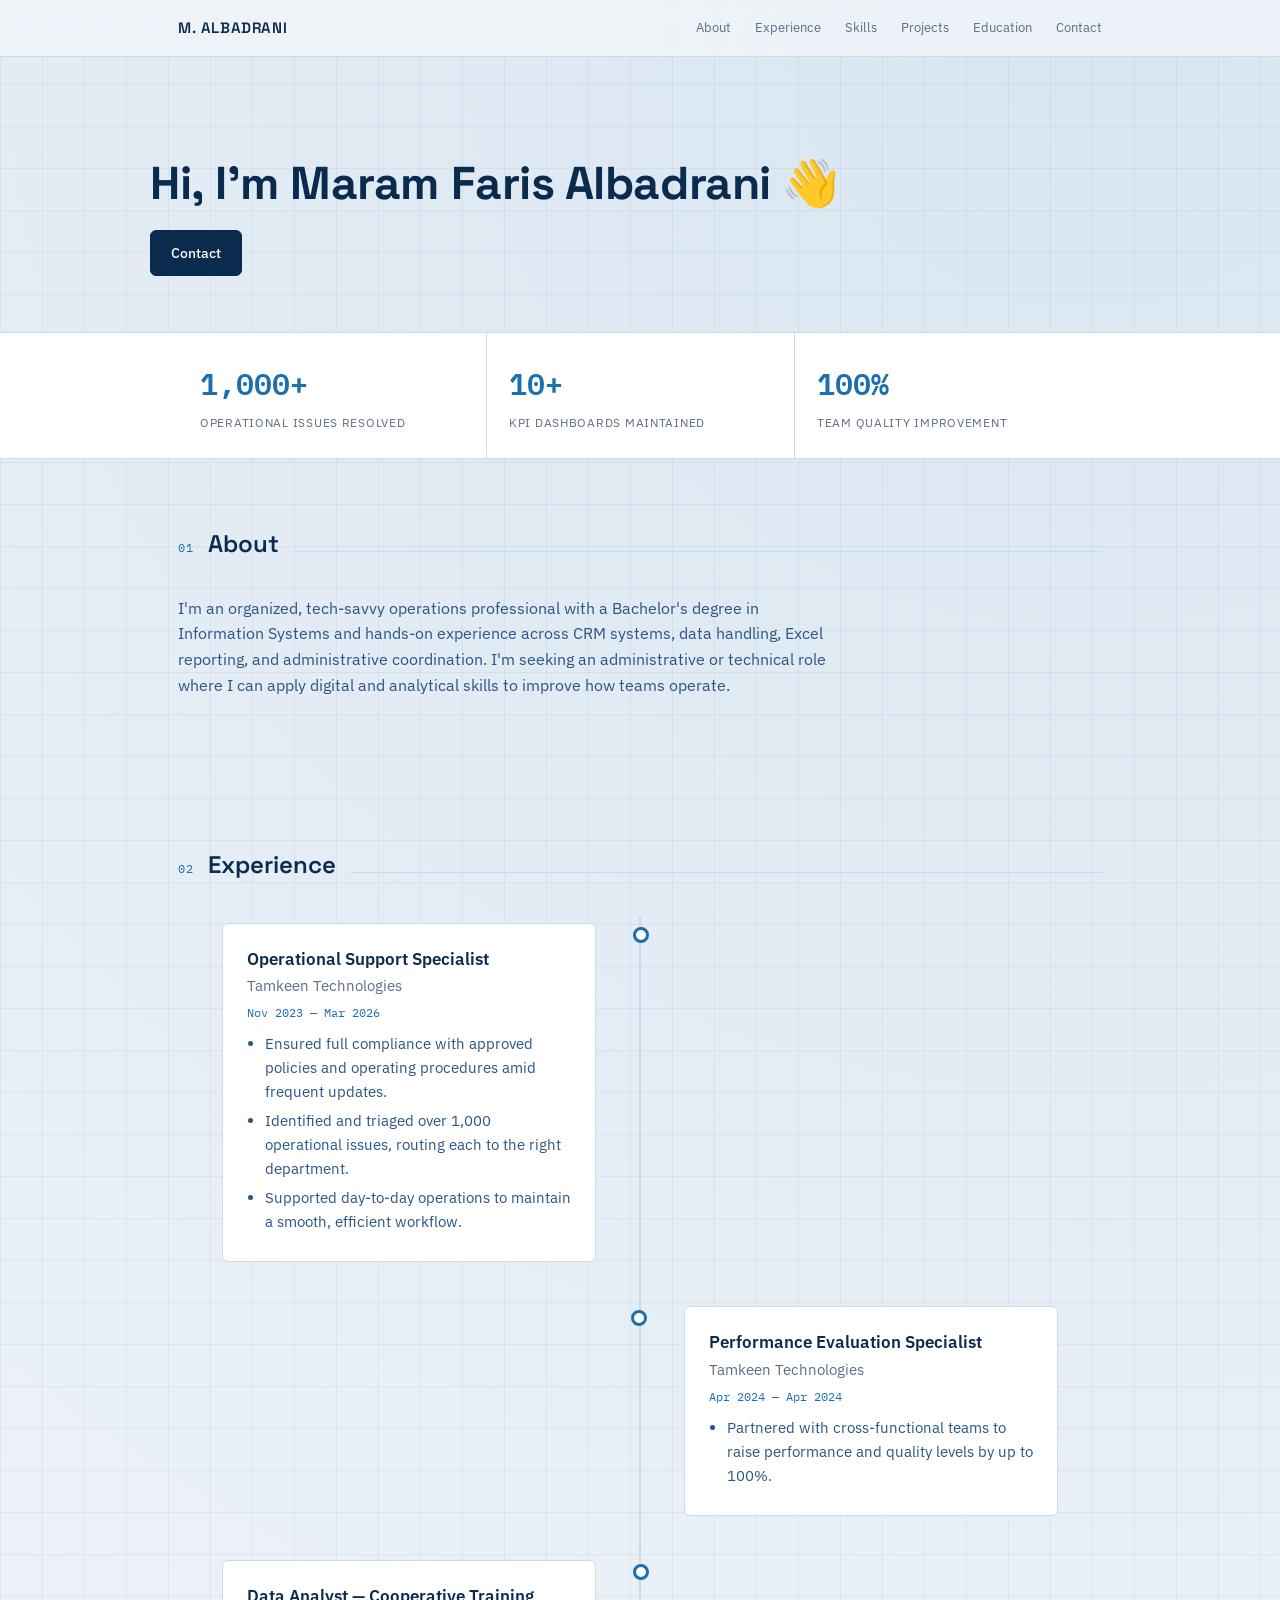
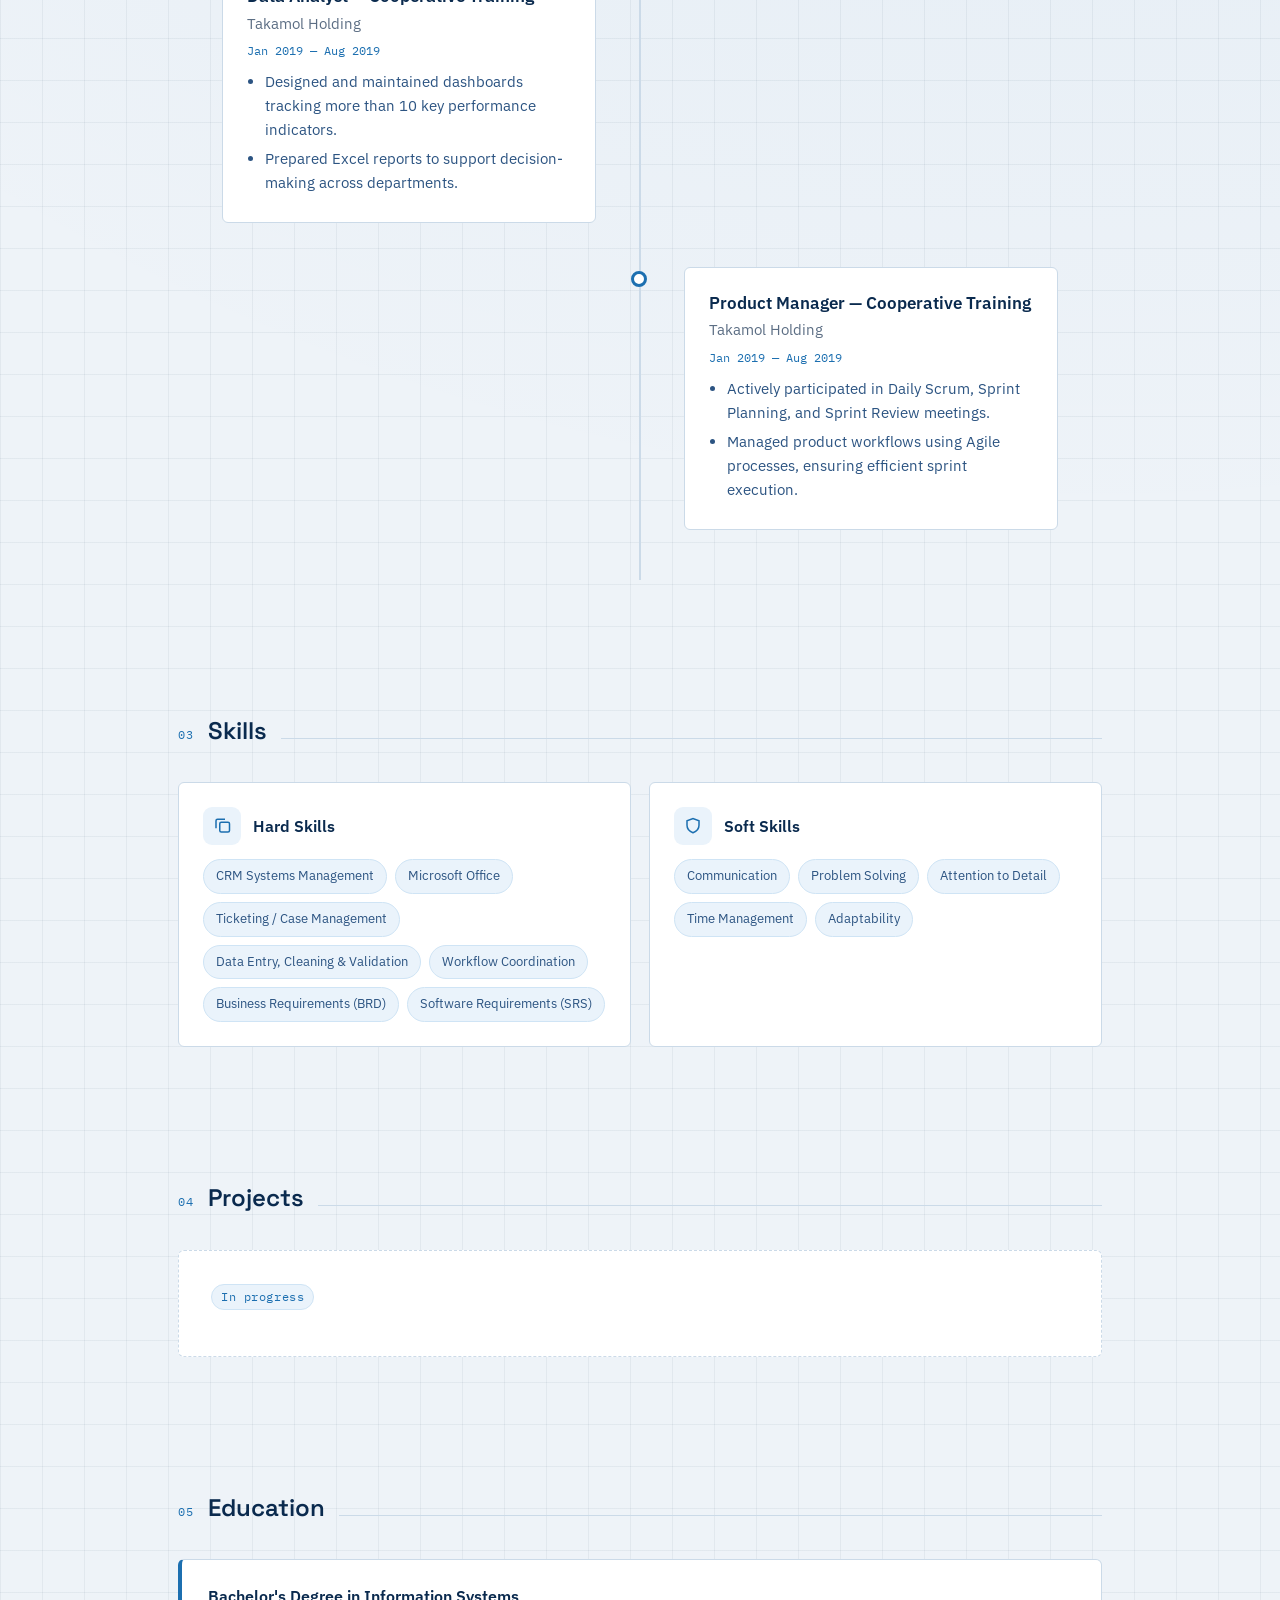
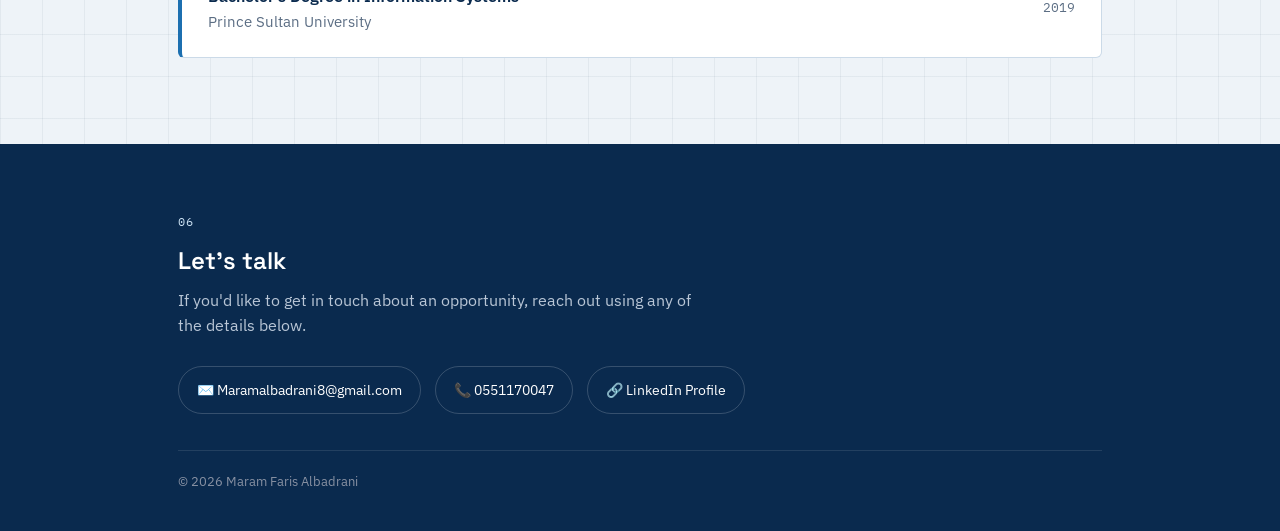
==== index.html @ 76fc2e21 "Add files via upload" ====
<!DOCTYPE html>
<html lang="en">
<head>
<meta charset="UTF-8">
<meta name="viewport" content="width=device-width, initial-scale=1.0">
<title>Maram Faris Albadrani — Operations Support Specialist</title>
<meta property="og:title" content="Maram Faris Albadrani — Operations Support Specialist">
<meta property="og:description" content="Portfolio: CRM systems, data reporting, and workflow coordination.">
<meta property="og:image" content="https://maramalbadrani.github.io/maram-portfolio/portfolio-preview.png">
<meta property="og:type" content="website">
<meta property="og:url" content="https://maramalbadrani.github.io/maram-portfolio/">
<meta name="twitter:card" content="summary_large_image">
<link rel="preconnect" href="https://fonts.googleapis.com">
<link href="https://fonts.googleapis.com/css2?family=Space+Grotesk:wght@400;500;600;700&family=IBM+Plex+Sans:wght@400;500;600&family=IBM+Plex+Mono:wght@400;500;600&display=swap" rel="stylesheet">
<style>
  :root{
    --ink:#0A2A4E;
    --ink-soft:#2C5482;
    --paper:#EEF3F8;
    --panel:#FFFFFF;
    --line:#CBDAE8;
    --accent:#1C6FB0;
    --accent-soft:#CFE4F5;
    --accent-pale:#EAF3FB;
    --teal:#2E6F9E;
    --text:#152238;
    --text-mute:#5C6E84;
    --radius:6px;
  }
  *{box-sizing:border-box;}
  html{scroll-behavior:smooth;}
  body{
    margin:0;
    background-color:var(--paper);
    background-image:
      linear-gradient(rgba(10,42,78,0.055) 1px, transparent 1px),
      linear-gradient(90deg, rgba(10,42,78,0.055) 1px, transparent 1px),
      radial-gradient(circle at 85% 0%, rgba(28,111,176,0.10), transparent 55%);
    background-size:42px 42px, 42px 42px, 100% 100%;
    color:var(--text);
    font-family:'IBM Plex Sans', sans-serif;
    line-height:1.6;
    -webkit-font-smoothing:antialiased;
  }
  a{color:inherit;}
  .wrap{max-width:980px;margin:0 auto;padding:0 28px;}
  svg{display:block;}

  header{
    position:sticky;top:0;z-index:20;
    background:rgba(238,243,248,0.92);
    backdrop-filter:blur(6px);
    border-bottom:1px solid var(--line);
  }
  .nav{
    display:flex;align-items:center;justify-content:space-between;
    max-width:980px;margin:0 auto;padding:16px 28px;
  }
  .nav-name{
    font-family:'Space Grotesk',sans-serif;
    font-weight:600;font-size:15px;letter-spacing:.04em;
    color:var(--ink);
  }
  .nav-links{display:flex;gap:24px;font-size:13px;color:var(--text-mute);}
  .nav-links a{text-decoration:none;transition:color .15s;}
  .nav-links a:hover{color:var(--accent);}

  .hero{padding:100px 0 56px;}
  h1{
    font-family:'Space Grotesk',sans-serif;
    font-size:clamp(30px,5.2vw,46px);
    line-height:1.15;
    margin:0 0 20px;
    color:var(--ink);
    font-weight:700;
    letter-spacing:-0.01em;
  }
  .hero-wave{color:var(--accent);}
  .hero-cta{display:flex;gap:12px;flex-wrap:wrap;}
  .btn{
    display:inline-flex;align-items:center;gap:8px;
    padding:11px 20px;font-size:14px;font-weight:500;
    border-radius:var(--radius);text-decoration:none;
    border:1px solid var(--ink);transition:all .18s;
    font-family:'IBM Plex Sans',sans-serif;
  }
  .btn-primary{background:var(--ink);color:#fff;}
  .btn-primary:hover{background:var(--accent);border-color:var(--accent);}
  .btn-ghost{background:transparent;color:var(--ink);}
  .btn-ghost:hover{background:var(--ink);color:#fff;}

  .metrics{border-top:1px solid var(--line);border-bottom:1px solid var(--line);background:var(--panel);}
  .metrics-inner{max-width:980px;margin:0 auto;padding:0 28px;display:grid;grid-template-columns:repeat(3,1fr);}
  .metric{padding:26px 22px;border-left:1px solid var(--line);}
  .metric:first-child{border-left:none;}
  .metric-num{font-family:'IBM Plex Mono',monospace;font-size:30px;font-weight:600;color:var(--accent);}
  .metric-label{font-size:12px;color:var(--text-mute);margin-top:6px;text-transform:uppercase;letter-spacing:.06em;}

  section{padding:66px 0;}
  .section-head{display:flex;align-items:baseline;gap:14px;margin-bottom:32px;}
  .section-tag{font-family:'IBM Plex Mono',monospace;font-size:12px;color:var(--accent);letter-spacing:.08em;}
  h2{font-family:'Space Grotesk',sans-serif;font-size:24px;font-weight:600;color:var(--ink);margin:0;}
  .rule{flex:1;height:1px;background:var(--line);}

  .about p{max-width:660px;color:var(--ink-soft);font-size:16px;}

  .timeline{position:relative;padding:6px 0;}
  .timeline::before{
    content:"";position:absolute;left:50%;top:0;bottom:0;width:2px;
    background:var(--line);transform:translateX(-50%);
  }
  .job-row{position:relative;width:50%;padding:0 44px 44px;box-sizing:border-box;}
  .job-row:nth-child(odd){left:0;}
  .job-row:nth-child(even){left:50%;}
  .job-row .dot{
    position:absolute;top:4px;width:16px;height:16px;border-radius:50%;
    background:var(--panel);border:3px solid var(--accent);z-index:2;
  }
  .job-row:nth-child(odd) .dot{right:-9px;}
  .job-row:nth-child(even) .dot{left:-9px;}
  .job{
    background:var(--panel);border:1px solid var(--line);
    border-radius:var(--radius);padding:22px 24px;
  }
  .job-top{display:flex;flex-direction:column;gap:2px;margin-bottom:8px;}
  .job-title{font-weight:600;font-size:16.5px;color:var(--ink);}
  .job-co{color:var(--text-mute);font-size:14.5px;}
  .job-dates{
    font-family:'IBM Plex Mono',monospace;font-size:12px;color:var(--accent);
    margin-top:4px;display:inline-block;
  }
  .job ul{margin:10px 0 0;padding-left:18px;color:var(--ink-soft);font-size:15px;}
  .job li{margin-bottom:5px;}

  @media(max-width:768px){
    .timeline::before{left:20px;}
    .job-row{width:100%;left:0!important;padding:0 0 32px 52px;}
    .job-row .dot{left:12px!important;right:auto!important;top:4px;}
  }

  .skills-grid{display:grid;grid-template-columns:repeat(2,1fr);gap:18px;}
  .skill-card{
    background:var(--panel);border:1px solid var(--line);border-radius:var(--radius);
    padding:24px;
  }
  .skill-card-head{display:flex;align-items:center;gap:12px;margin-bottom:14px;}
  .skill-icon{
    width:38px;height:38px;border-radius:9px;background:var(--accent-pale);
    display:flex;align-items:center;justify-content:center;color:var(--accent);flex:none;
  }
  .skill-card h3{margin:0;font-size:15.5px;color:var(--ink);font-weight:600;}
  .tag-row{display:flex;flex-wrap:wrap;gap:8px;}
  .tag{
    font-size:13px;padding:6px 12px;background:var(--accent-pale);
    border:1px solid var(--accent-soft);border-radius:20px;color:var(--ink-soft);
  }

  .project-card{
    border:1px dashed var(--line);background:var(--panel);
    padding:32px;border-radius:var(--radius);text-align:left;
  }
  .project-card .status{
    display:inline-block;font-family:'IBM Plex Mono',monospace;font-size:11.5px;
    color:var(--accent);border:1px solid var(--accent-soft);background:var(--accent-pale);
    padding:3px 9px;border-radius:20px;margin-bottom:14px;letter-spacing:.05em;
  }
  .project-card p{color:var(--text-mute);font-size:15px;margin:0;max-width:520px;}

  .edu-card{
    display:flex;justify-content:space-between;flex-wrap:wrap;gap:8px 20px;align-items:center;
    padding:24px 26px;background:var(--panel);border:1px solid var(--line);
    border-left:4px solid var(--accent);border-radius:var(--radius);
  }
  .edu-degree{font-weight:600;color:var(--ink);}
  .edu-school{color:var(--text-mute);font-size:14.5px;}
  .edu-year{font-family:'IBM Plex Mono',monospace;font-size:13px;color:var(--text-mute);}

  footer{background:var(--ink);color:#EDEFF3;padding:64px 0 40px;margin-top:20px;}
  footer .footer-inner{max-width:980px;margin:0 auto;padding:0 28px;}
  footer h2{color:#fff;}
  footer .section-tag{color:var(--accent-soft);}
  .footer-lede{color:#B9C6D6;max-width:520px;font-size:15.5px;margin:8px 0 28px;}
  .contact-grid{display:flex;gap:14px;flex-wrap:wrap;}
  .contact-pill{
    display:flex;align-items:center;gap:10px;
    padding:12px 18px;border:1px solid rgba(255,255,255,.18);border-radius:30px;
    text-decoration:none;color:#fff;font-size:14px;transition:all .15s;
  }
  .contact-pill:hover{background:var(--accent);border-color:var(--accent);}
  .foot-note{font-size:12.5px;color:#8891A3;margin-top:36px;border-top:1px solid rgba(255,255,255,.1);padding-top:20px;}

  @media(max-width:640px){
    .nav-links{display:none;}
    .hero{padding:64px 0 40px;}
    .eyebrow{margin:0 0 26px;}
    h1{margin:0 0 20px;}
    .metrics-inner{grid-template-columns:1fr;}
    .metric{border-left:none;border-top:1px solid var(--line);}
    .metric:first-child{border-top:none;}
    .skills-grid{grid-template-columns:1fr;}
    .job{flex-direction:column;}
    footer .footer-inner{flex-direction:column;align-items:flex-start;}
  }
</style>
</head>
<body>

<header>
  <div class="nav">
    <div class="nav-name">M. ALBADRANI</div>
    <nav class="nav-links">
      <a href="#about">About</a>
      <a href="#experience">Experience</a>
      <a href="#skills">Skills</a>
      <a href="#projects">Projects</a>
      <a href="#education">Education</a>
      <a href="#contact">Contact</a>
    </nav>
  </div>
</header>

<div class="wrap hero">
  <h1>Hi, I'm Maram Faris Albadrani <span class="hero-wave">👋</span></h1>
  <div class="hero-cta">
    <a class="btn btn-primary" href="mailto:Maramalbadrani8@gmail.com">Contact</a>
  </div>
</div>

<div class="metrics">
  <div class="metrics-inner">
    <div class="metric">
      <div class="metric-num">1,000+</div>
      <div class="metric-label">Operational issues resolved</div>
    </div>
    <div class="metric">
      <div class="metric-num">10+</div>
      <div class="metric-label">KPI dashboards maintained</div>
    </div>
    <div class="metric">
      <div class="metric-num">100%</div>
      <div class="metric-label">Team quality improvement</div>
    </div>
  </div>
</div>

<div class="wrap">

  <section id="about" class="about">
    <div class="section-head">
      <span class="section-tag">01</span>
      <h2>About</h2>
      <div class="rule"></div>
    </div>
    <p>I'm an organized, tech-savvy operations professional with a Bachelor's degree in Information Systems and hands-on experience across CRM systems, data handling, Excel reporting, and administrative coordination. I'm seeking an administrative or technical role where I can apply digital and analytical skills to improve how teams operate.</p>
  </section>

  <section id="experience">
    <div class="section-head">
      <span class="section-tag">02</span>
      <h2>Experience</h2>
      <div class="rule"></div>
    </div>

    <div class="timeline">

      <div class="job-row">
        <span class="dot"></span>
        <div class="job">
          <div class="job-top">
            <div class="job-title">Operational Support Specialist</div>
            <div class="job-co">Tamkeen Technologies</div>
            <span class="job-dates">Nov 2023 — Mar 2026</span>
          </div>
          <ul>
            <li>Ensured full compliance with approved policies and operating procedures amid frequent updates.</li>
            <li>Identified and triaged over 1,000 operational issues, routing each to the right department.</li>
            <li>Supported day-to-day operations to maintain a smooth, efficient workflow.</li>
          </ul>
        </div>
      </div>

      <div class="job-row">
        <span class="dot"></span>
        <div class="job">
          <div class="job-top">
            <div class="job-title">Performance Evaluation Specialist</div>
            <div class="job-co">Tamkeen Technologies</div>
            <span class="job-dates">Apr 2024 — Apr 2024</span>
          </div>
          <ul>
            <li>Partnered with cross-functional teams to raise performance and quality levels by up to 100%.</li>
          </ul>
        </div>
      </div>

      <div class="job-row">
        <span class="dot"></span>
        <div class="job">
          <div class="job-top">
            <div class="job-title">Data Analyst — Cooperative Training</div>
            <div class="job-co">Takamol Holding</div>
            <span class="job-dates">Jan 2019 — Aug 2019</span>
          </div>
          <ul>
            <li>Designed and maintained dashboards tracking more than 10 key performance indicators.</li>
            <li>Prepared Excel reports to support decision-making across departments.</li>
          </ul>
        </div>
      </div>

      <div class="job-row">
        <span class="dot"></span>
        <div class="job">
          <div class="job-top">
            <div class="job-title">Product Manager — Cooperative Training</div>
            <div class="job-co">Takamol Holding</div>
            <span class="job-dates">Jan 2019 — Aug 2019</span>
          </div>
          <ul>
            <li>Actively participated in Daily Scrum, Sprint Planning, and Sprint Review meetings.</li>
            <li>Managed product workflows using Agile processes, ensuring efficient sprint execution.</li>
          </ul>
        </div>
      </div>

    </div>
  </section>

  <section id="skills">
    <div class="section-head">
      <span class="section-tag">03</span>
      <h2>Skills</h2>
      <div class="rule"></div>
    </div>
    <div class="skills-grid">
      <div class="skill-card">
        <div class="skill-card-head">
          <div class="skill-icon">
            <svg width="18" height="18" viewBox="0 0 24 24" fill="none" stroke="currentColor" stroke-width="2"><path d="M20 7h-9a2 2 0 0 0-2 2v9a2 2 0 0 0 2 2h9a2 2 0 0 0 2-2V9a2 2 0 0 0-2-2z"/><path d="M4 15V5a2 2 0 0 1 2-2h10"/></svg>
          </div>
          <h3>Hard Skills</h3>
        </div>
        <div class="tag-row">
          <span class="tag">CRM Systems Management</span>
          <span class="tag">Microsoft Office</span>
          <span class="tag">Ticketing / Case Management</span>
          <span class="tag">Data Entry, Cleaning & Validation</span>
          <span class="tag">Workflow Coordination</span>
          <span class="tag">Business Requirements (BRD)</span>
          <span class="tag">Software Requirements (SRS)</span>
        </div>
      </div>
      <div class="skill-card">
        <div class="skill-card-head">
          <div class="skill-icon">
            <svg width="18" height="18" viewBox="0 0 24 24" fill="none" stroke="currentColor" stroke-width="2"><path d="M12 21c-4.4-1.6-8-5.6-8-10V5l8-3 8 3v6c0 4.4-3.6 8.4-8 10z"/></svg>
          </div>
          <h3>Soft Skills</h3>
        </div>
        <div class="tag-row">
          <span class="tag">Communication</span>
          <span class="tag">Problem Solving</span>
          <span class="tag">Attention to Detail</span>
          <span class="tag">Time Management</span>
          <span class="tag">Adaptability</span>
        </div>
      </div>
    </div>
  </section>

  <section id="projects">
    <div class="section-head">
      <span class="section-tag">04</span>
      <h2>Projects</h2>
      <div class="rule"></div>
    </div>
    <div class="project-card">
      <span class="status">In progress</span>
    </div>
  </section>

  <section id="education">
    <div class="section-head">
      <span class="section-tag">05</span>
      <h2>Education</h2>
      <div class="rule"></div>
    </div>
    <div class="edu-card">
      <div>
        <div class="edu-degree">Bachelor's Degree in Information Systems</div>
        <div class="edu-school">Prince Sultan University</div>
      </div>
      <div class="edu-year">2019</div>
    </div>
  </section>

</div>

<footer id="contact">
  <div class="footer-inner">
    <span class="section-tag">06</span>
    <h2 style="margin-top:8px;">Let's talk</h2>
    <p class="footer-lede">If you'd like to get in touch about an opportunity, reach out using any of the details below.</p>
    <div class="contact-grid">
      <a class="contact-pill" href="mailto:Maramalbadrani8@gmail.com">✉️ Maramalbadrani8@gmail.com</a>
      <a class="contact-pill" href="tel:0551170047">📞 0551170047</a>
      <a class="contact-pill" href="https://2u.pw/n22Ko" target="_blank" rel="noopener">🔗 LinkedIn Profile</a>
    </div>
    <div class="foot-note">© 2026 Maram Faris Albadrani</div>
  </div>
</footer>

</body>
</html>
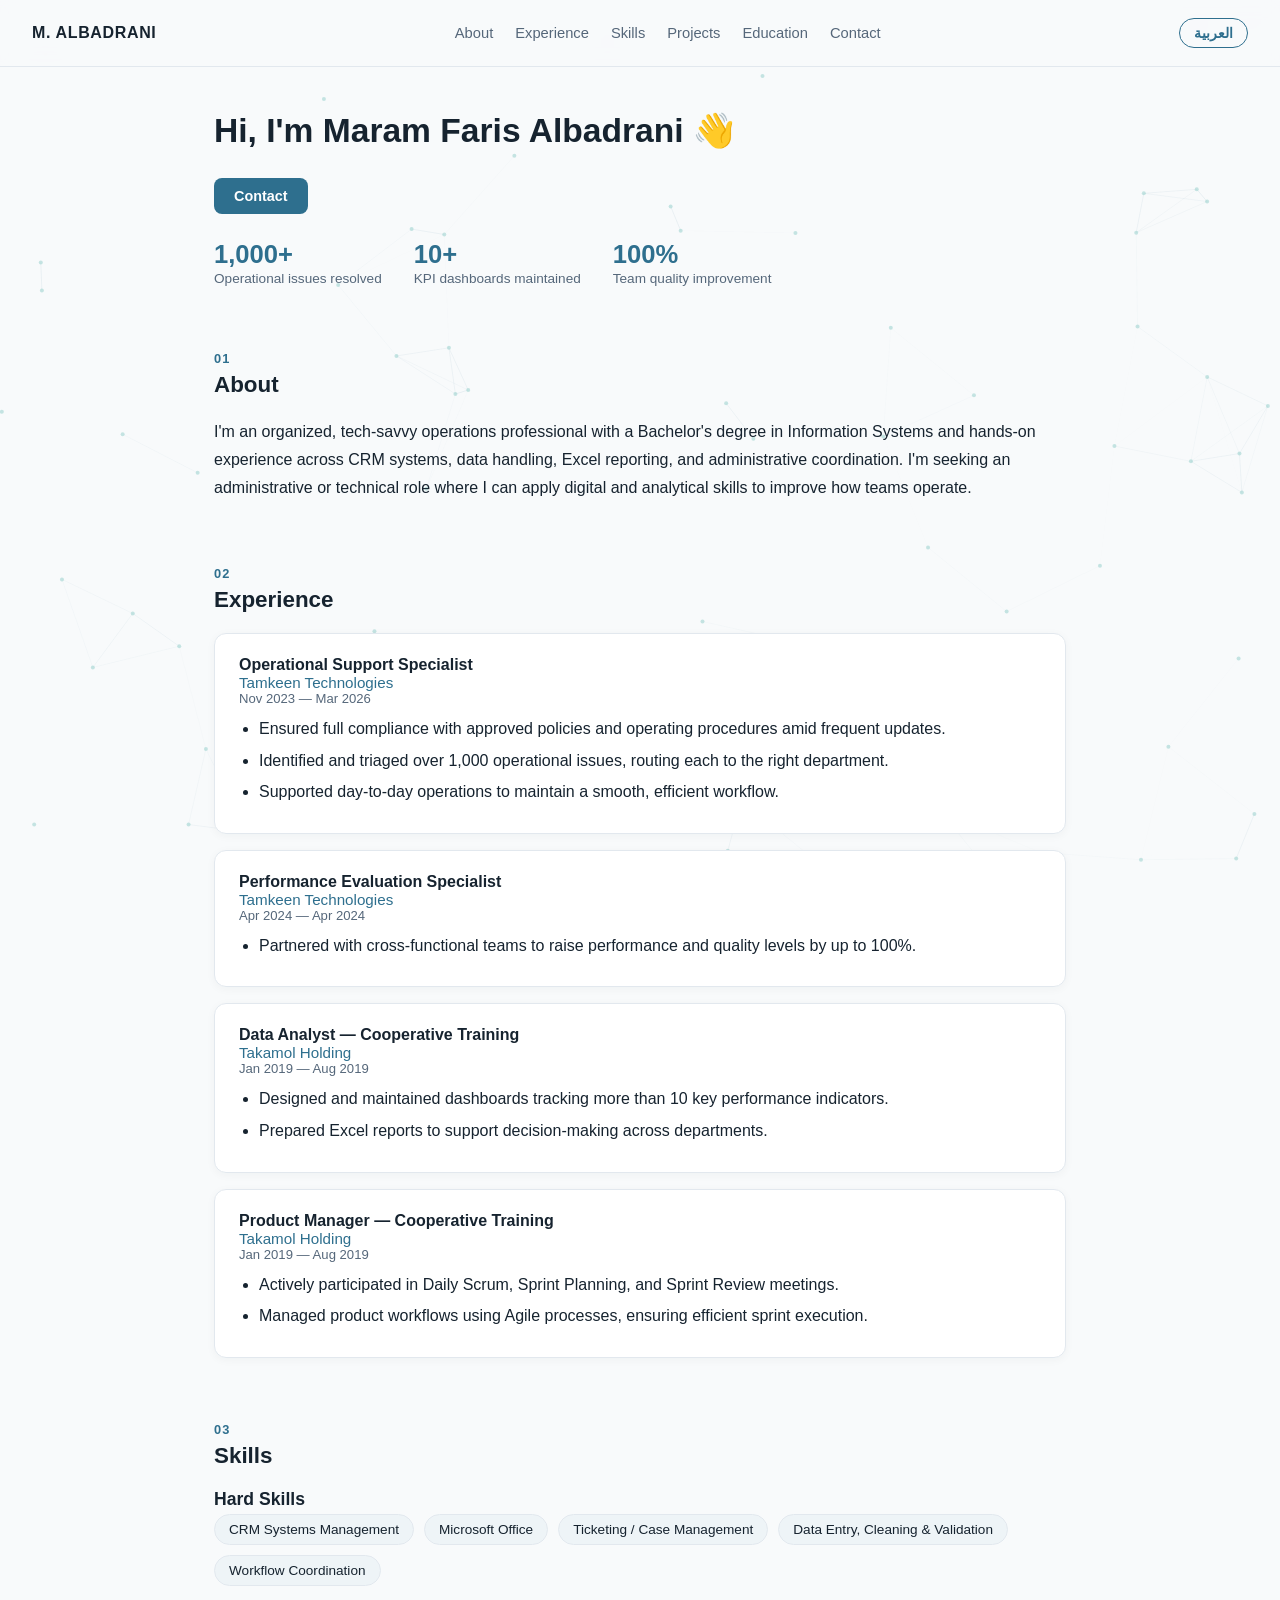
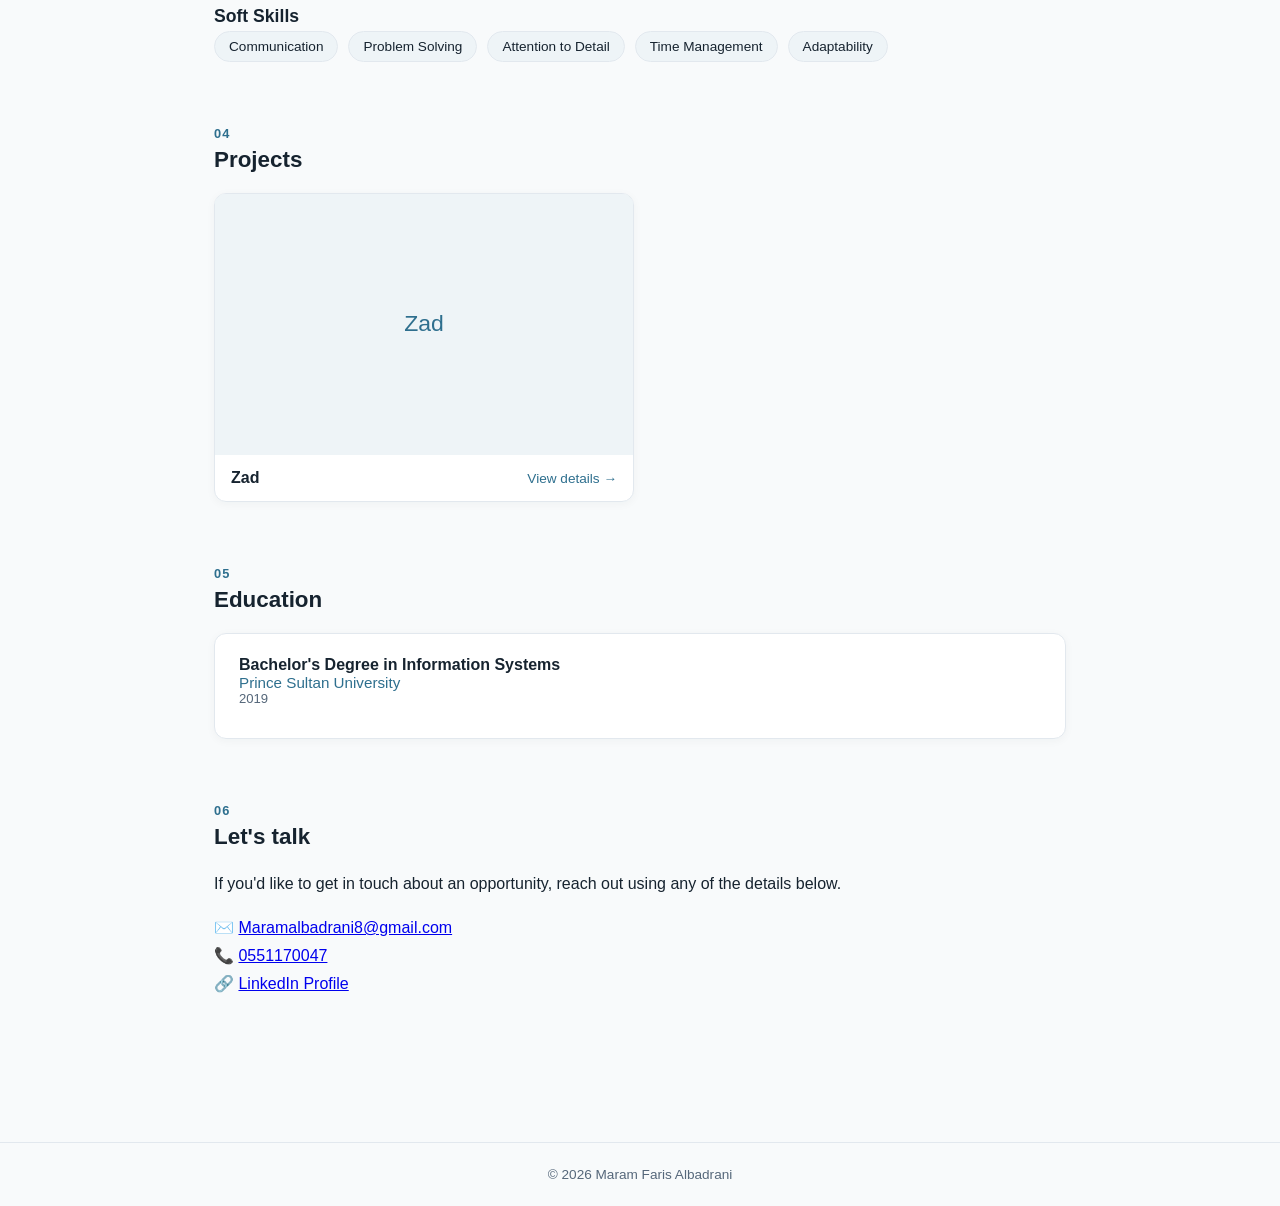
==== commit fdabebc5: "Add files via upload" ====
--- a/index.html
+++ b/index.html
@@ -1,414 +1,158 @@
 <!DOCTYPE html>
-<html lang="en">
+<html lang="en" dir="ltr">
 <head>
-<meta charset="UTF-8">
-<meta name="viewport" content="width=device-width, initial-scale=1.0">
+<meta charset="UTF-8" />
+<meta name="viewport" content="width=device-width, initial-scale=1.0" />
 <title>Maram Faris Albadrani — Operations Support Specialist</title>
-<meta property="og:title" content="Maram Faris Albadrani — Operations Support Specialist">
-<meta property="og:description" content="Portfolio: CRM systems, data reporting, and workflow coordination.">
-<meta property="og:image" content="https://maramalbadrani.github.io/maram-portfolio/portfolio-preview.png">
-<meta property="og:type" content="website">
-<meta property="og:url" content="https://maramalbadrani.github.io/maram-portfolio/">
-<meta name="twitter:card" content="summary_large_image">
-<link rel="preconnect" href="https://fonts.googleapis.com">
-<link href="https://fonts.googleapis.com/css2?family=Space+Grotesk:wght@400;500;600;700&family=IBM+Plex+Sans:wght@400;500;600&family=IBM+Plex+Mono:wght@400;500;600&display=swap" rel="stylesheet">
-<style>
-  :root{
-    --ink:#0A2A4E;
-    --ink-soft:#2C5482;
-    --paper:#EEF3F8;
-    --panel:#FFFFFF;
-    --line:#CBDAE8;
-    --accent:#1C6FB0;
-    --accent-soft:#CFE4F5;
-    --accent-pale:#EAF3FB;
-    --teal:#2E6F9E;
-    --text:#152238;
-    --text-mute:#5C6E84;
-    --radius:6px;
-  }
-  *{box-sizing:border-box;}
-  html{scroll-behavior:smooth;}
-  body{
-    margin:0;
-    background-color:var(--paper);
-    background-image:
-      linear-gradient(rgba(10,42,78,0.055) 1px, transparent 1px),
-      linear-gradient(90deg, rgba(10,42,78,0.055) 1px, transparent 1px),
-      radial-gradient(circle at 85% 0%, rgba(28,111,176,0.10), transparent 55%);
-    background-size:42px 42px, 42px 42px, 100% 100%;
-    color:var(--text);
-    font-family:'IBM Plex Sans', sans-serif;
-    line-height:1.6;
-    -webkit-font-smoothing:antialiased;
-  }
-  a{color:inherit;}
-  .wrap{max-width:980px;margin:0 auto;padding:0 28px;}
-  svg{display:block;}
-
-  header{
-    position:sticky;top:0;z-index:20;
-    background:rgba(238,243,248,0.92);
-    backdrop-filter:blur(6px);
-    border-bottom:1px solid var(--line);
-  }
-  .nav{
-    display:flex;align-items:center;justify-content:space-between;
-    max-width:980px;margin:0 auto;padding:16px 28px;
-  }
-  .nav-name{
-    font-family:'Space Grotesk',sans-serif;
-    font-weight:600;font-size:15px;letter-spacing:.04em;
-    color:var(--ink);
-  }
-  .nav-links{display:flex;gap:24px;font-size:13px;color:var(--text-mute);}
-  .nav-links a{text-decoration:none;transition:color .15s;}
-  .nav-links a:hover{color:var(--accent);}
-
-  .hero{padding:100px 0 56px;}
-  h1{
-    font-family:'Space Grotesk',sans-serif;
-    font-size:clamp(30px,5.2vw,46px);
-    line-height:1.15;
-    margin:0 0 20px;
-    color:var(--ink);
-    font-weight:700;
-    letter-spacing:-0.01em;
-  }
-  .hero-wave{color:var(--accent);}
-  .hero-cta{display:flex;gap:12px;flex-wrap:wrap;}
-  .btn{
-    display:inline-flex;align-items:center;gap:8px;
-    padding:11px 20px;font-size:14px;font-weight:500;
-    border-radius:var(--radius);text-decoration:none;
-    border:1px solid var(--ink);transition:all .18s;
-    font-family:'IBM Plex Sans',sans-serif;
-  }
-  .btn-primary{background:var(--ink);color:#fff;}
-  .btn-primary:hover{background:var(--accent);border-color:var(--accent);}
-  .btn-ghost{background:transparent;color:var(--ink);}
-  .btn-ghost:hover{background:var(--ink);color:#fff;}
-
-  .metrics{border-top:1px solid var(--line);border-bottom:1px solid var(--line);background:var(--panel);}
-  .metrics-inner{max-width:980px;margin:0 auto;padding:0 28px;display:grid;grid-template-columns:repeat(3,1fr);}
-  .metric{padding:26px 22px;border-left:1px solid var(--line);}
-  .metric:first-child{border-left:none;}
-  .metric-num{font-family:'IBM Plex Mono',monospace;font-size:30px;font-weight:600;color:var(--accent);}
-  .metric-label{font-size:12px;color:var(--text-mute);margin-top:6px;text-transform:uppercase;letter-spacing:.06em;}
-
-  section{padding:66px 0;}
-  .section-head{display:flex;align-items:baseline;gap:14px;margin-bottom:32px;}
-  .section-tag{font-family:'IBM Plex Mono',monospace;font-size:12px;color:var(--accent);letter-spacing:.08em;}
-  h2{font-family:'Space Grotesk',sans-serif;font-size:24px;font-weight:600;color:var(--ink);margin:0;}
-  .rule{flex:1;height:1px;background:var(--line);}
-
-  .about p{max-width:660px;color:var(--ink-soft);font-size:16px;}
-
-  .timeline{position:relative;padding:6px 0;}
-  .timeline::before{
-    content:"";position:absolute;left:50%;top:0;bottom:0;width:2px;
-    background:var(--line);transform:translateX(-50%);
-  }
-  .job-row{position:relative;width:50%;padding:0 44px 44px;box-sizing:border-box;}
-  .job-row:nth-child(odd){left:0;}
-  .job-row:nth-child(even){left:50%;}
-  .job-row .dot{
-    position:absolute;top:4px;width:16px;height:16px;border-radius:50%;
-    background:var(--panel);border:3px solid var(--accent);z-index:2;
-  }
-  .job-row:nth-child(odd) .dot{right:-9px;}
-  .job-row:nth-child(even) .dot{left:-9px;}
-  .job{
-    background:var(--panel);border:1px solid var(--line);
-    border-radius:var(--radius);padding:22px 24px;
-  }
-  .job-top{display:flex;flex-direction:column;gap:2px;margin-bottom:8px;}
-  .job-title{font-weight:600;font-size:16.5px;color:var(--ink);}
-  .job-co{color:var(--text-mute);font-size:14.5px;}
-  .job-dates{
-    font-family:'IBM Plex Mono',monospace;font-size:12px;color:var(--accent);
-    margin-top:4px;display:inline-block;
-  }
-  .job ul{margin:10px 0 0;padding-left:18px;color:var(--ink-soft);font-size:15px;}
-  .job li{margin-bottom:5px;}
-
-  @media(max-width:768px){
-    .timeline::before{left:20px;}
-    .job-row{width:100%;left:0!important;padding:0 0 32px 52px;}
-    .job-row .dot{left:12px!important;right:auto!important;top:4px;}
-  }
-
-  .skills-grid{display:grid;grid-template-columns:repeat(2,1fr);gap:18px;}
-  .skill-card{
-    background:var(--panel);border:1px solid var(--line);border-radius:var(--radius);
-    padding:24px;
-  }
-  .skill-card-head{display:flex;align-items:center;gap:12px;margin-bottom:14px;}
-  .skill-icon{
-    width:38px;height:38px;border-radius:9px;background:var(--accent-pale);
-    display:flex;align-items:center;justify-content:center;color:var(--accent);flex:none;
-  }
-  .skill-card h3{margin:0;font-size:15.5px;color:var(--ink);font-weight:600;}
-  .tag-row{display:flex;flex-wrap:wrap;gap:8px;}
-  .tag{
-    font-size:13px;padding:6px 12px;background:var(--accent-pale);
-    border:1px solid var(--accent-soft);border-radius:20px;color:var(--ink-soft);
-  }
-
-  .project-card{
-    border:1px dashed var(--line);background:var(--panel);
-    padding:32px;border-radius:var(--radius);text-align:left;
-  }
-  .project-card .status{
-    display:inline-block;font-family:'IBM Plex Mono',monospace;font-size:11.5px;
-    color:var(--accent);border:1px solid var(--accent-soft);background:var(--accent-pale);
-    padding:3px 9px;border-radius:20px;margin-bottom:14px;letter-spacing:.05em;
-  }
-  .project-card p{color:var(--text-mute);font-size:15px;margin:0;max-width:520px;}
-
-  .edu-card{
-    display:flex;justify-content:space-between;flex-wrap:wrap;gap:8px 20px;align-items:center;
-    padding:24px 26px;background:var(--panel);border:1px solid var(--line);
-    border-left:4px solid var(--accent);border-radius:var(--radius);
-  }
-  .edu-degree{font-weight:600;color:var(--ink);}
-  .edu-school{color:var(--text-mute);font-size:14.5px;}
-  .edu-year{font-family:'IBM Plex Mono',monospace;font-size:13px;color:var(--text-mute);}
-
-  footer{background:var(--ink);color:#EDEFF3;padding:64px 0 40px;margin-top:20px;}
-  footer .footer-inner{max-width:980px;margin:0 auto;padding:0 28px;}
-  footer h2{color:#fff;}
-  footer .section-tag{color:var(--accent-soft);}
-  .footer-lede{color:#B9C6D6;max-width:520px;font-size:15.5px;margin:8px 0 28px;}
-  .contact-grid{display:flex;gap:14px;flex-wrap:wrap;}
-  .contact-pill{
-    display:flex;align-items:center;gap:10px;
-    padding:12px 18px;border:1px solid rgba(255,255,255,.18);border-radius:30px;
-    text-decoration:none;color:#fff;font-size:14px;transition:all .15s;
-  }
-  .contact-pill:hover{background:var(--accent);border-color:var(--accent);}
-  .foot-note{font-size:12.5px;color:#8891A3;margin-top:36px;border-top:1px solid rgba(255,255,255,.1);padding-top:20px;}
-
-  @media(max-width:640px){
-    .nav-links{display:none;}
-    .hero{padding:64px 0 40px;}
-    .eyebrow{margin:0 0 26px;}
-    h1{margin:0 0 20px;}
-    .metrics-inner{grid-template-columns:1fr;}
-    .metric{border-left:none;border-top:1px solid var(--line);}
-    .metric:first-child{border-top:none;}
-    .skills-grid{grid-template-columns:1fr;}
-    .job{flex-direction:column;}
-    footer .footer-inner{flex-direction:column;align-items:flex-start;}
-  }
-</style>
+<meta name="description" content="Portfolio: CRM systems, data reporting, and workflow coordination." />
+<link rel="stylesheet" href="style.css" />
 </head>
 <body>
 
-<header>
-  <div class="nav">
-    <div class="nav-name">M. ALBADRANI</div>
-    <nav class="nav-links">
-      <a href="#about">About</a>
-      <a href="#experience">Experience</a>
-      <a href="#skills">Skills</a>
-      <a href="#projects">Projects</a>
-      <a href="#education">Education</a>
-      <a href="#contact">Contact</a>
-    </nav>
-  </div>
-</header>
+<canvas id="bg-network"></canvas>
 
-<div class="wrap hero">
-  <h1>Hi, I'm Maram Faris Albadrani <span class="hero-wave">👋</span></h1>
-  <div class="hero-cta">
-    <a class="btn btn-primary" href="mailto:Maramalbadrani8@gmail.com">Contact</a>
-  </div>
+<div class="page">
+  <header class="nav">
+    <span class="brand">M. ALBADRANI</span>
+    <ul>
+      <li><a href="#about" data-i18n="nav_about">About</a></li>
+      <li><a href="#experience" data-i18n="nav_experience">Experience</a></li>
+      <li><a href="#skills" data-i18n="nav_skills">Skills</a></li>
+      <li><a href="#projects" data-i18n="nav_projects">Projects</a></li>
+      <li><a href="#education" data-i18n="nav_education">Education</a></li>
+      <li><a href="#contact" data-i18n="nav_contact">Contact</a></li>
+    </ul>
+    <button id="lang-toggle" data-i18n="lang_btn">العربية</button>
+  </header>
+
+  <main>
+
+    <section id="hero">
+      <h1 data-i18n="hero_hi">Hi, I'm Maram Faris Albadrani 👋</h1>
+      <a class="btn-visit" href="mailto:Maramalbadrani8@gmail.com" data-i18n="hero_contact_btn">Contact</a>
+
+      <div class="stats">
+        <div class="stat"><b data-i18n="stat1_num">1,000+</b><span data-i18n="stat1_label">Operational issues resolved</span></div>
+        <div class="stat"><b data-i18n="stat2_num">10+</b><span data-i18n="stat2_label">KPI dashboards maintained</span></div>
+        <div class="stat"><b data-i18n="stat3_num">100%</b><span data-i18n="stat3_label">Team quality improvement</span></div>
+      </div>
+    </section>
+
+    <section id="about">
+      <div class="eyebrow">01</div>
+      <h2 data-i18n="sec_about">About</h2>
+      <p data-i18n="about_text">I'm an organized, tech-savvy operations professional...</p>
+    </section>
+
+    <section id="experience">
+      <div class="eyebrow">02</div>
+      <h2 data-i18n="sec_experience">Experience</h2>
+
+      <div class="card">
+        <div class="role" data-i18n="exp1_role">Operational Support Specialist</div>
+        <div class="org" data-i18n="exp1_org">Tamkeen Technologies</div>
+        <div class="dates" data-i18n="exp1_dates">Nov 2023 — Mar 2026</div>
+        <ul class="bullets">
+          <li data-i18n="exp1_b1">Ensured full compliance...</li>
+          <li data-i18n="exp1_b2">Identified and triaged over 1,000 operational issues...</li>
+          <li data-i18n="exp1_b3">Supported day-to-day operations...</li>
+        </ul>
+      </div>
+
+      <div class="card">
+        <div class="role" data-i18n="exp2_role">Performance Evaluation Specialist</div>
+        <div class="org" data-i18n="exp2_org">Tamkeen Technologies</div>
+        <div class="dates" data-i18n="exp2_dates">Apr 2024 — Apr 2024</div>
+        <ul class="bullets">
+          <li data-i18n="exp2_b1">Partnered with cross-functional teams...</li>
+        </ul>
+      </div>
+
+      <div class="card">
+        <div class="role" data-i18n="exp3_role">Data Analyst — Cooperative Training</div>
+        <div class="org" data-i18n="exp3_org">Takamol Holding</div>
+        <div class="dates" data-i18n="exp3_dates">Jan 2019 — Aug 2019</div>
+        <ul class="bullets">
+          <li data-i18n="exp3_b1">Designed and maintained dashboards...</li>
+          <li data-i18n="exp3_b2">Prepared Excel reports...</li>
+        </ul>
+      </div>
+
+      <div class="card">
+        <div class="role" data-i18n="exp4_role">Product Manager — Cooperative Training</div>
+        <div class="org" data-i18n="exp4_org">Takamol Holding</div>
+        <div class="dates" data-i18n="exp4_dates">Jan 2019 — Aug 2019</div>
+        <ul class="bullets">
+          <li data-i18n="exp4_b1">Actively participated in Daily Scrum...</li>
+          <li data-i18n="exp4_b2">Managed product workflows using Agile processes...</li>
+        </ul>
+      </div>
+    </section>
+
+    <section id="skills">
+      <div class="eyebrow">03</div>
+      <h2 data-i18n="sec_skills">Skills</h2>
+
+      <h3 data-i18n="skills_hard_title">Hard Skills</h3>
+      <div class="pill-row" style="margin-bottom:20px;">
+        <span class="pill" data-i18n="skill_hard1">CRM Systems Management</span>
+        <span class="pill" data-i18n="skill_hard2">Microsoft Office</span>
+        <span class="pill" data-i18n="skill_hard3">Ticketing / Case Management</span>
+        <span class="pill" data-i18n="skill_hard4">Data Entry, Cleaning & Validation</span>
+        <span class="pill" data-i18n="skill_hard5">Workflow Coordination</span>
+      </div>
+
+      <h3 data-i18n="skills_soft_title">Soft Skills</h3>
+      <div class="pill-row">
+        <span class="pill" data-i18n="skill_soft1">Communication</span>
+        <span class="pill" data-i18n="skill_soft2">Problem Solving</span>
+        <span class="pill" data-i18n="skill_soft3">Attention to Detail</span>
+        <span class="pill" data-i18n="skill_soft4">Time Management</span>
+        <span class="pill" data-i18n="skill_soft5">Adaptability</span>
+      </div>
+    </section>
+
+    <section id="projects">
+      <div class="eyebrow">04</div>
+      <h2 data-i18n="sec_projects">Projects</h2>
+
+      <a class="project-link-card" href="project-zad.html">
+        <img class="project-thumb" src="zad-screenshot.png" alt="Zad project screenshot"
+             onerror="this.src='data:image/svg+xml;utf8,<svg xmlns=%22http://www.w3.org/2000/svg%22 width=%22400%22 height=%22250%22><rect width=%22400%22 height=%22250%22 fill=%22%23eef4f7%22/><text x=%2250%25%22 y=%2250%25%22 dominant-baseline=%22middle%22 text-anchor=%22middle%22 font-family=%22sans-serif%22 font-size=%2222%22 fill=%22%232e6f8e%22>Zad</text></svg>'" />
+        <div class="project-caption">
+          <b data-i18n="proj_zad_name">Zad</b>
+          <span data-i18n="proj_zad_view">View details →</span>
+        </div>
+      </a>
+    </section>
+
+    <section id="education">
+      <div class="eyebrow">05</div>
+      <h2 data-i18n="sec_education">Education</h2>
+      <div class="card">
+        <div class="role" data-i18n="edu_degree">Bachelor's Degree in Information Systems</div>
+        <div class="org" data-i18n="edu_school">Prince Sultan University</div>
+        <div class="dates" data-i18n="edu_year">2019</div>
+      </div>
+    </section>
+
+    <section id="contact">
+      <div class="eyebrow">06</div>
+      <h2 data-i18n="sec_contact">Let's talk</h2>
+      <p data-i18n="contact_text">If you'd like to get in touch about an opportunity...</p>
+      <p>
+        ✉️ <a href="mailto:Maramalbadrani8@gmail.com">Maramalbadrani8@gmail.com</a><br/>
+        📞 <a href="tel:0551170047">0551170047</a><br/>
+        🔗 <a href="https://2u.pw/n22Ko" target="_blank" rel="noopener noreferrer" data-i18n="contact_linkedin">LinkedIn Profile</a>
+      </p>
+    </section>
+
+  </main>
+
+  <footer class="site-footer" data-i18n="footer">© 2026 Maram Faris Albadrani</footer>
 </div>
 
-<div class="metrics">
-  <div class="metrics-inner">
-    <div class="metric">
-      <div class="metric-num">1,000+</div>
-      <div class="metric-label">Operational issues resolved</div>
-    </div>
-    <div class="metric">
-      <div class="metric-num">10+</div>
-      <div class="metric-label">KPI dashboards maintained</div>
-    </div>
-    <div class="metric">
-      <div class="metric-num">100%</div>
-      <div class="metric-label">Team quality improvement</div>
-    </div>
-  </div>
-</div>
-
-<div class="wrap">
-
-  <section id="about" class="about">
-    <div class="section-head">
-      <span class="section-tag">01</span>
-      <h2>About</h2>
-      <div class="rule"></div>
-    </div>
-    <p>I'm an organized, tech-savvy operations professional with a Bachelor's degree in Information Systems and hands-on experience across CRM systems, data handling, Excel reporting, and administrative coordination. I'm seeking an administrative or technical role where I can apply digital and analytical skills to improve how teams operate.</p>
-  </section>
-
-  <section id="experience">
-    <div class="section-head">
-      <span class="section-tag">02</span>
-      <h2>Experience</h2>
-      <div class="rule"></div>
-    </div>
-
-    <div class="timeline">
-
-      <div class="job-row">
-        <span class="dot"></span>
-        <div class="job">
-          <div class="job-top">
-            <div class="job-title">Operational Support Specialist</div>
-            <div class="job-co">Tamkeen Technologies</div>
-            <span class="job-dates">Nov 2023 — Mar 2026</span>
-          </div>
-          <ul>
-            <li>Ensured full compliance with approved policies and operating procedures amid frequent updates.</li>
-            <li>Identified and triaged over 1,000 operational issues, routing each to the right department.</li>
-            <li>Supported day-to-day operations to maintain a smooth, efficient workflow.</li>
-          </ul>
-        </div>
-      </div>
-
-      <div class="job-row">
-        <span class="dot"></span>
-        <div class="job">
-          <div class="job-top">
-            <div class="job-title">Performance Evaluation Specialist</div>
-            <div class="job-co">Tamkeen Technologies</div>
-            <span class="job-dates">Apr 2024 — Apr 2024</span>
-          </div>
-          <ul>
-            <li>Partnered with cross-functional teams to raise performance and quality levels by up to 100%.</li>
-          </ul>
-        </div>
-      </div>
-
-      <div class="job-row">
-        <span class="dot"></span>
-        <div class="job">
-          <div class="job-top">
-            <div class="job-title">Data Analyst — Cooperative Training</div>
-            <div class="job-co">Takamol Holding</div>
-            <span class="job-dates">Jan 2019 — Aug 2019</span>
-          </div>
-          <ul>
-            <li>Designed and maintained dashboards tracking more than 10 key performance indicators.</li>
-            <li>Prepared Excel reports to support decision-making across departments.</li>
-          </ul>
-        </div>
-      </div>
-
-      <div class="job-row">
-        <span class="dot"></span>
-        <div class="job">
-          <div class="job-top">
-            <div class="job-title">Product Manager — Cooperative Training</div>
-            <div class="job-co">Takamol Holding</div>
-            <span class="job-dates">Jan 2019 — Aug 2019</span>
-          </div>
-          <ul>
-            <li>Actively participated in Daily Scrum, Sprint Planning, and Sprint Review meetings.</li>
-            <li>Managed product workflows using Agile processes, ensuring efficient sprint execution.</li>
-          </ul>
-        </div>
-      </div>
-
-    </div>
-  </section>
-
-  <section id="skills">
-    <div class="section-head">
-      <span class="section-tag">03</span>
-      <h2>Skills</h2>
-      <div class="rule"></div>
-    </div>
-    <div class="skills-grid">
-      <div class="skill-card">
-        <div class="skill-card-head">
-          <div class="skill-icon">
-            <svg width="18" height="18" viewBox="0 0 24 24" fill="none" stroke="currentColor" stroke-width="2"><path d="M20 7h-9a2 2 0 0 0-2 2v9a2 2 0 0 0 2 2h9a2 2 0 0 0 2-2V9a2 2 0 0 0-2-2z"/><path d="M4 15V5a2 2 0 0 1 2-2h10"/></svg>
-          </div>
-          <h3>Hard Skills</h3>
-        </div>
-        <div class="tag-row">
-          <span class="tag">CRM Systems Management</span>
-          <span class="tag">Microsoft Office</span>
-          <span class="tag">Ticketing / Case Management</span>
-          <span class="tag">Data Entry, Cleaning & Validation</span>
-          <span class="tag">Workflow Coordination</span>
-          <span class="tag">Business Requirements (BRD)</span>
-          <span class="tag">Software Requirements (SRS)</span>
-        </div>
-      </div>
-      <div class="skill-card">
-        <div class="skill-card-head">
-          <div class="skill-icon">
-            <svg width="18" height="18" viewBox="0 0 24 24" fill="none" stroke="currentColor" stroke-width="2"><path d="M12 21c-4.4-1.6-8-5.6-8-10V5l8-3 8 3v6c0 4.4-3.6 8.4-8 10z"/></svg>
-          </div>
-          <h3>Soft Skills</h3>
-        </div>
-        <div class="tag-row">
-          <span class="tag">Communication</span>
-          <span class="tag">Problem Solving</span>
-          <span class="tag">Attention to Detail</span>
-          <span class="tag">Time Management</span>
-          <span class="tag">Adaptability</span>
-        </div>
-      </div>
-    </div>
-  </section>
-
-  <section id="projects">
-    <div class="section-head">
-      <span class="section-tag">04</span>
-      <h2>Projects</h2>
-      <div class="rule"></div>
-    </div>
-    <div class="project-card">
-      <span class="status">In progress</span>
-    </div>
-  </section>
-
-  <section id="education">
-    <div class="section-head">
-      <span class="section-tag">05</span>
-      <h2>Education</h2>
-      <div class="rule"></div>
-    </div>
-    <div class="edu-card">
-      <div>
-        <div class="edu-degree">Bachelor's Degree in Information Systems</div>
-        <div class="edu-school">Prince Sultan University</div>
-      </div>
-      <div class="edu-year">2019</div>
-    </div>
-  </section>
-
-</div>
-
-<footer id="contact">
-  <div class="footer-inner">
-    <span class="section-tag">06</span>
-    <h2 style="margin-top:8px;">Let's talk</h2>
-    <p class="footer-lede">If you'd like to get in touch about an opportunity, reach out using any of the details below.</p>
-    <div class="contact-grid">
-      <a class="contact-pill" href="mailto:Maramalbadrani8@gmail.com">✉️ Maramalbadrani8@gmail.com</a>
-      <a class="contact-pill" href="tel:0551170047">📞 0551170047</a>
-      <a class="contact-pill" href="https://2u.pw/n22Ko" target="_blank" rel="noopener">🔗 LinkedIn Profile</a>
-    </div>
-    <div class="foot-note">© 2026 Maram Faris Albadrani</div>
-  </div>
-</footer>
-
+<script src="background.js"></script>
+<script src="i18n.js"></script>
 </body>
 </html>
--- a/style.css
+++ b/style.css
@@ -0,0 +1,224 @@
+:root {
+  --bg: #f8fafb;
+  --surface: #ffffff;
+  --ink: #16232f;
+  --muted: #55677a;
+  --line: #e2e8ee;
+  --accent: #2e6f8e;
+  --accent-2: #4fb3a9;
+  --radius: 12px;
+  --maxw: 900px;
+  --font-body: "Inter", "Segoe UI", Tahoma, sans-serif;
+  --font-ar: "Tajawal", "Segoe UI", Tahoma, sans-serif;
+}
+
+* { box-sizing: border-box; }
+
+html, body {
+  margin: 0;
+  padding: 0;
+  background: var(--bg);
+  color: var(--ink);
+  font-family: var(--font-body);
+  scroll-behavior: smooth;
+}
+
+html[lang="ar"] body { font-family: var(--font-ar); }
+
+body { position: relative; overflow-x: hidden; }
+
+/* ---------- ambient tech network background ---------- */
+#bg-network {
+  position: fixed;
+  inset: 0;
+  width: 100%;
+  height: 100%;
+  z-index: 0;
+  pointer-events: none;
+  opacity: 0.55;
+}
+
+.page {
+  position: relative;
+  z-index: 1;
+}
+
+/* ---------- shell ---------- */
+header.nav {
+  position: sticky;
+  top: 0;
+  z-index: 10;
+  display: flex;
+  align-items: center;
+  justify-content: space-between;
+  padding: 18px 32px;
+  background: rgba(248, 250, 251, 0.85);
+  backdrop-filter: blur(8px);
+  border-bottom: 1px solid var(--line);
+}
+
+.nav .brand { font-weight: 700; letter-spacing: 0.04em; }
+
+.nav ul {
+  list-style: none;
+  display: flex;
+  gap: 22px;
+  margin: 0;
+  padding: 0;
+}
+
+.nav a {
+  color: var(--muted);
+  text-decoration: none;
+  font-size: 0.92rem;
+}
+.nav a:hover { color: var(--accent); }
+
+#lang-toggle {
+  border: 1px solid var(--accent);
+  background: transparent;
+  color: var(--accent);
+  padding: 6px 14px;
+  border-radius: 999px;
+  font-size: 0.85rem;
+  cursor: pointer;
+  font-weight: 600;
+}
+#lang-toggle:hover { background: var(--accent); color: #fff; }
+
+main {
+  max-width: var(--maxw);
+  margin: 0 auto;
+  padding: 40px 24px 80px;
+}
+
+section { margin-bottom: 64px; }
+
+.eyebrow {
+  font-size: 0.8rem;
+  color: var(--accent);
+  font-weight: 700;
+  letter-spacing: 0.08em;
+  text-transform: uppercase;
+  margin-bottom: 6px;
+}
+
+h1 { font-size: 2.1rem; margin: 4px 0 18px; }
+h2 { font-size: 1.4rem; margin: 0 0 20px; }
+h3 { font-size: 1.1rem; margin: 0 0 4px; }
+p { line-height: 1.75; color: var(--ink); }
+
+.stats {
+  display: flex;
+  gap: 32px;
+  margin: 26px 0 8px;
+  flex-wrap: wrap;
+}
+.stat b { display: block; font-size: 1.6rem; color: var(--accent); }
+.stat span { font-size: 0.85rem; color: var(--muted); }
+
+.card {
+  background: var(--surface);
+  border: 1px solid var(--line);
+  border-radius: var(--radius);
+  padding: 22px 24px;
+  margin-bottom: 16px;
+  box-shadow: 0 2px 10px rgba(20,40,60,0.04);
+}
+
+.role { font-weight: 700; }
+.org { color: var(--accent); font-size: 0.95rem; }
+.dates { color: var(--muted); font-size: 0.82rem; margin-bottom: 10px; }
+
+ul.bullets { margin: 8px 0 0; padding-inline-start: 20px; }
+ul.bullets li { margin-bottom: 6px; line-height: 1.6; }
+
+.pill-row { display: flex; flex-wrap: wrap; gap: 10px; }
+.pill {
+  background: #eef4f7;
+  border: 1px solid var(--line);
+  color: var(--ink);
+  padding: 7px 14px;
+  border-radius: 999px;
+  font-size: 0.85rem;
+}
+
+/* ---------- project card ---------- */
+.project-link-card {
+  display: block;
+  text-decoration: none;
+  color: inherit;
+  background: var(--surface);
+  border: 1px solid var(--line);
+  border-radius: var(--radius);
+  overflow: hidden;
+  box-shadow: 0 2px 10px rgba(20,40,60,0.04);
+  transition: transform 0.15s ease, box-shadow 0.15s ease;
+  max-width: 420px;
+}
+.project-link-card:hover {
+  transform: translateY(-3px);
+  box-shadow: 0 10px 24px rgba(20,40,60,0.10);
+}
+.project-thumb {
+  width: 100%;
+  aspect-ratio: 16/10;
+  display: block;
+  object-fit: cover;
+  background: #eef4f7;
+}
+.project-link-card .project-caption {
+  padding: 14px 16px;
+  display: flex;
+  align-items: center;
+  justify-content: space-between;
+}
+.project-link-card .project-caption b { font-size: 1rem; }
+.project-link-card .project-caption span { color: var(--accent); font-size: 0.85rem; }
+
+/* ---------- project detail page ---------- */
+.detail-header { margin-bottom: 28px; }
+.detail-meta {
+  display: flex;
+  gap: 10px;
+  flex-wrap: wrap;
+  margin: 10px 0 24px;
+}
+.btn-visit {
+  display: inline-block;
+  margin-top: 10px;
+  background: var(--accent);
+  color: #fff;
+  padding: 10px 20px;
+  border-radius: 8px;
+  text-decoration: none;
+  font-weight: 600;
+  font-size: 0.9rem;
+}
+.btn-visit:hover { background: var(--accent-2); }
+
+.back-link {
+  display: inline-block;
+  margin-bottom: 18px;
+  color: var(--muted);
+  text-decoration: none;
+  font-size: 0.88rem;
+}
+.back-link:hover { color: var(--accent); }
+
+footer.site-footer {
+  text-align: center;
+  color: var(--muted);
+  font-size: 0.85rem;
+  padding: 24px;
+  border-top: 1px solid var(--line);
+}
+
+/* ---------- RTL adjustments ---------- */
+html[dir="rtl"] .nav ul { direction: rtl; }
+html[dir="rtl"] ul.bullets { padding-inline-start: 20px; }
+
+@media (max-width: 600px) {
+  .nav ul { display: none; }
+  main { padding: 28px 18px 60px; }
+}
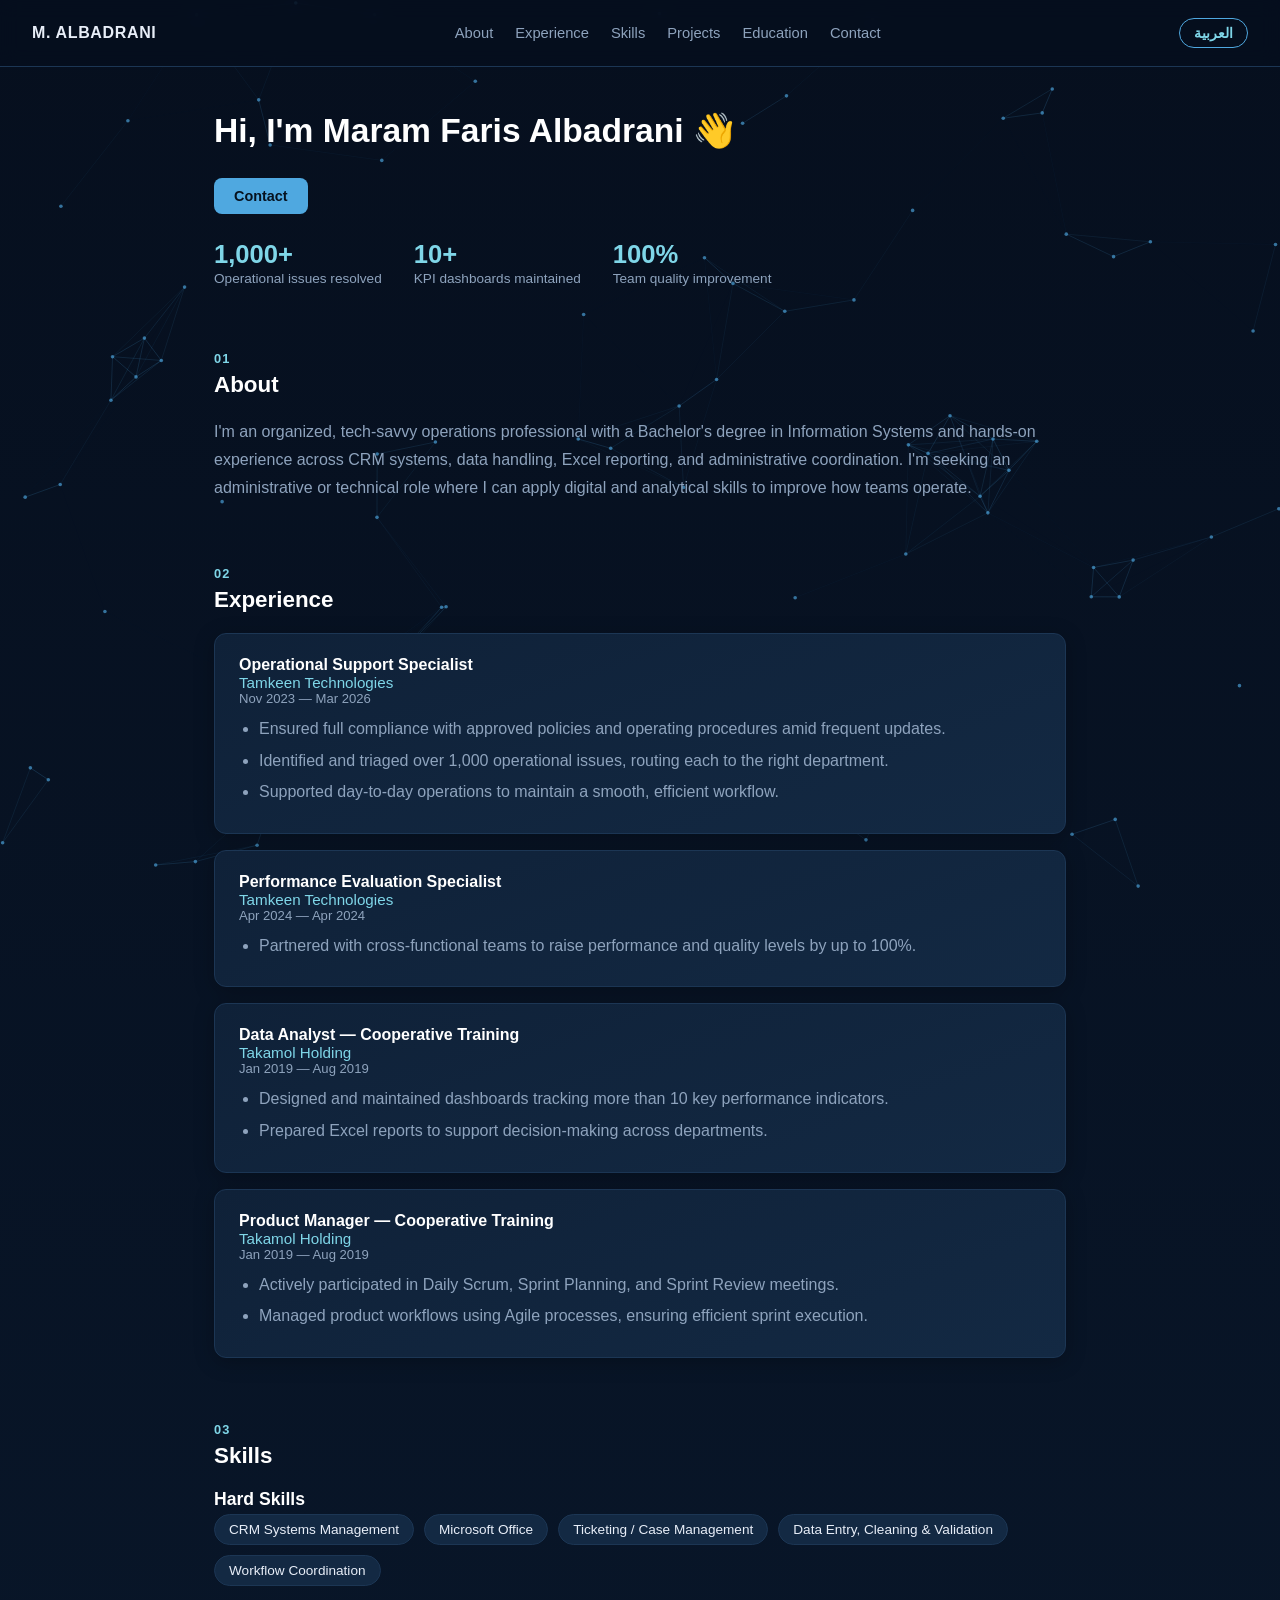
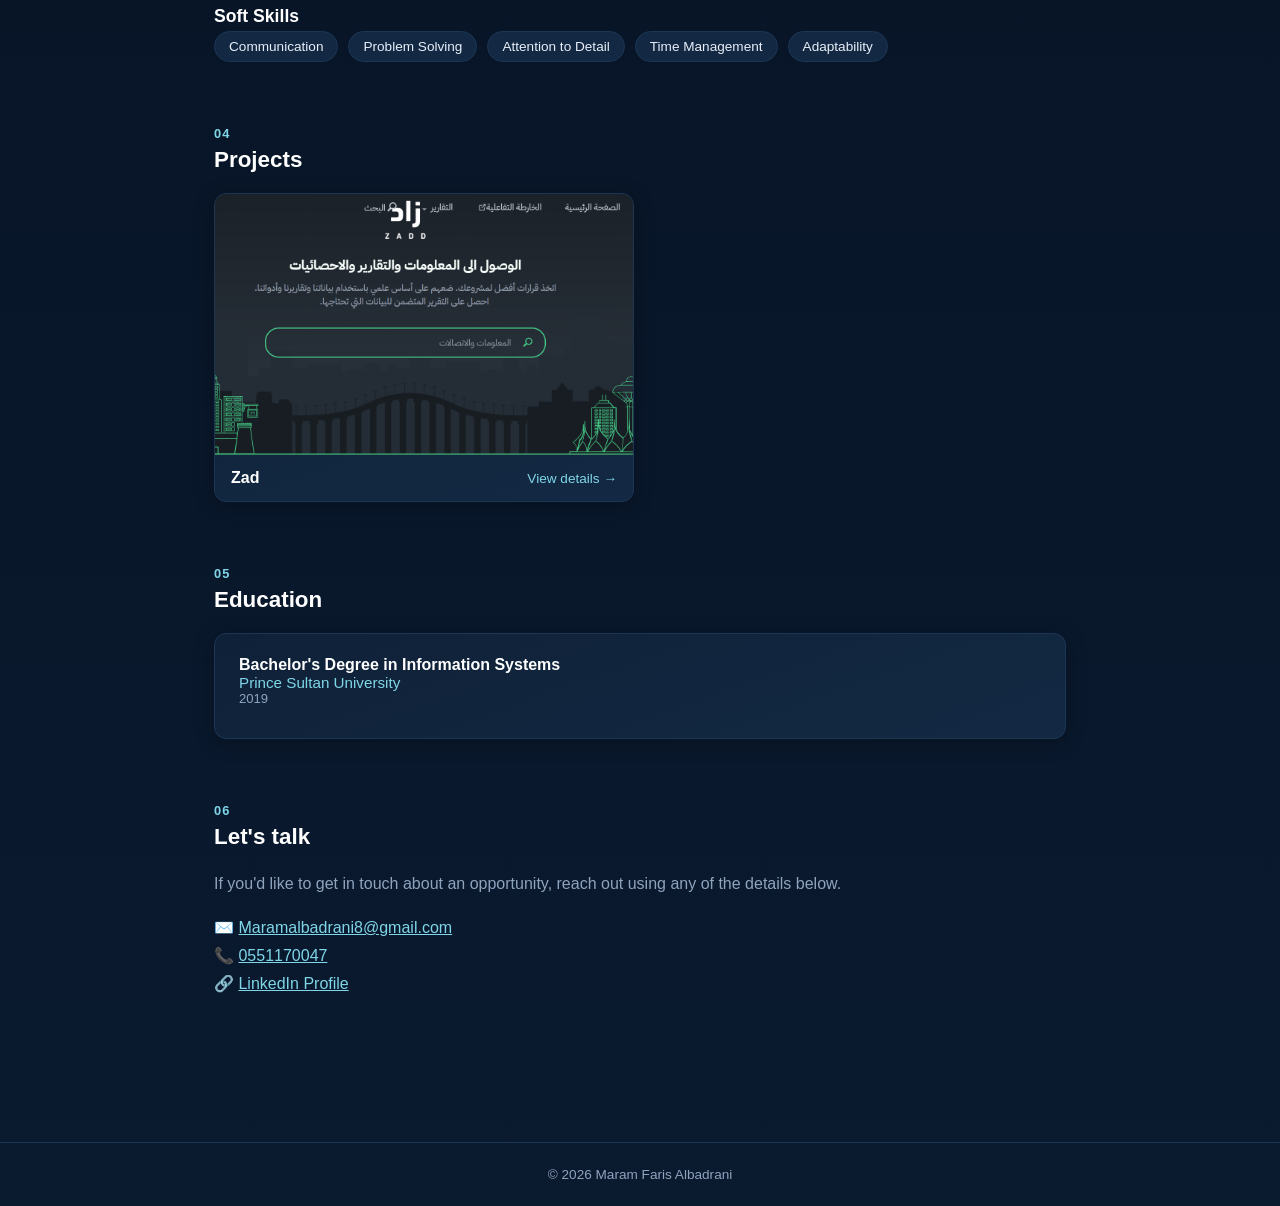
==== commit c92c220b: "Add files via upload" ====
--- a/index.html
+++ b/index.html
@@ -4,8 +4,126 @@
 <meta charset="UTF-8" />
 <meta name="viewport" content="width=device-width, initial-scale=1.0" />
 <title>Maram Faris Albadrani — Operations Support Specialist</title>
-<meta name="description" content="Portfolio: CRM systems, data reporting, and workflow coordination." />
-<link rel="stylesheet" href="style.css" />
+<style>
+:root {
+  --bg: #060f1e;
+  --bg-2: #0a1a2f;
+  --surface: #0f2138;
+  --surface-2: #132943;
+  --ink: #e8eef8;
+  --muted: #8ea3bd;
+  --line: #1c3654;
+  --accent: #4fa8e0;
+  --accent-2: #7fd6e8;
+  --radius: 12px;
+  --maxw: 900px;
+  --font-body: "Inter", "Segoe UI", Tahoma, sans-serif;
+  --font-ar: "Tajawal", "Segoe UI", Tahoma, sans-serif;
+}
+* { box-sizing: border-box; }
+html, body {
+  margin: 0; padding: 0;
+  background: linear-gradient(180deg, var(--bg) 0%, var(--bg-2) 100%);
+  color: var(--ink);
+  font-family: var(--font-body);
+  scroll-behavior: smooth;
+}
+html[lang="ar"] body { font-family: var(--font-ar); }
+body { position: relative; overflow-x: hidden; }
+
+#bg-network {
+  position: fixed; inset: 0;
+  width: 100%; height: 100%;
+  z-index: 0;
+  display: block;
+}
+.page { position: relative; z-index: 1; }
+
+header.nav {
+  position: sticky; top: 0; z-index: 10;
+  display: flex; align-items: center; justify-content: space-between;
+  padding: 18px 32px;
+  background: rgba(6, 15, 30, 0.72);
+  backdrop-filter: blur(10px);
+  border-bottom: 1px solid var(--line);
+}
+.nav .brand { font-weight: 700; letter-spacing: 0.04em; color: var(--ink); }
+.nav ul { list-style: none; display: flex; gap: 22px; margin: 0; padding: 0; }
+.nav a { color: var(--muted); text-decoration: none; font-size: 0.92rem; }
+.nav a:hover { color: var(--accent-2); }
+
+#lang-toggle {
+  border: 1px solid var(--accent); background: transparent; color: var(--accent-2);
+  padding: 6px 14px; border-radius: 999px; font-size: 0.85rem; cursor: pointer; font-weight: 600;
+}
+#lang-toggle:hover { background: var(--accent); color: #06121f; }
+
+main { max-width: var(--maxw); margin: 0 auto; padding: 40px 24px 80px; }
+section { margin-bottom: 64px; }
+
+.eyebrow { font-size: 0.8rem; color: var(--accent-2); font-weight: 700; letter-spacing: 0.08em; text-transform: uppercase; margin-bottom: 6px; }
+h1 { font-size: 2.1rem; margin: 4px 0 18px; color: #fff; }
+h2 { font-size: 1.4rem; margin: 0 0 20px; color: #fff; }
+h3 { font-size: 1.1rem; margin: 0 0 4px; color: #fff; }
+p { line-height: 1.75; color: var(--muted); }
+
+.stats { display: flex; gap: 32px; margin: 26px 0 8px; flex-wrap: wrap; }
+.stat b { display: block; font-size: 1.6rem; color: var(--accent-2); }
+.stat span { font-size: 0.85rem; color: var(--muted); }
+
+.card {
+  background: linear-gradient(160deg, var(--surface) 0%, var(--surface-2) 100%);
+  border: 1px solid var(--line);
+  border-radius: var(--radius);
+  padding: 22px 24px; margin-bottom: 16px;
+  box-shadow: 0 4px 20px rgba(0,0,0,0.25);
+}
+.role { font-weight: 700; color: #fff; }
+.org { color: var(--accent-2); font-size: 0.95rem; }
+.dates { color: var(--muted); font-size: 0.82rem; margin-bottom: 10px; }
+
+ul.bullets { margin: 8px 0 0; padding-inline-start: 20px; }
+ul.bullets li { margin-bottom: 6px; line-height: 1.6; color: var(--muted); }
+
+.pill-row { display: flex; flex-wrap: wrap; gap: 10px; }
+.pill {
+  background: var(--surface-2); border: 1px solid var(--line); color: var(--ink);
+  padding: 7px 14px; border-radius: 999px; font-size: 0.85rem;
+}
+
+.project-link-card {
+  display: block; text-decoration: none; color: inherit;
+  background: linear-gradient(160deg, var(--surface) 0%, var(--surface-2) 100%);
+  border: 1px solid var(--line);
+  border-radius: var(--radius); overflow: hidden;
+  box-shadow: 0 4px 20px rgba(0,0,0,0.25);
+  transition: transform 0.15s ease, box-shadow 0.15s ease;
+  max-width: 420px;
+}
+.project-link-card:hover { transform: translateY(-3px); box-shadow: 0 14px 30px rgba(0,0,0,0.35); }
+.project-thumb { width: 100%; aspect-ratio: 16/10; display: block; object-fit: cover; background: var(--surface-2); }
+.project-link-card .project-caption { padding: 14px 16px; display: flex; align-items: center; justify-content: space-between; }
+.project-link-card .project-caption b { font-size: 1rem; color: #fff; }
+.project-link-card .project-caption span { color: var(--accent-2); font-size: 0.85rem; }
+
+.btn-visit {
+  display: inline-block; margin-top: 10px;
+  background: var(--accent); color: #06121f;
+  padding: 10px 20px; border-radius: 8px; text-decoration: none; font-weight: 700; font-size: 0.9rem;
+}
+.btn-visit:hover { background: var(--accent-2); }
+
+footer.site-footer { text-align: center; color: var(--muted); font-size: 0.85rem; padding: 24px; border-top: 1px solid var(--line); }
+
+a { color: var(--accent-2); }
+
+html[dir="rtl"] .nav ul { direction: rtl; }
+
+@media (max-width: 600px) {
+  .nav ul { display: none; }
+  main { padding: 28px 18px 60px; }
+}
+</style>
 </head>
 <body>
 
@@ -26,11 +144,9 @@
   </header>
 
   <main>
-
     <section id="hero">
       <h1 data-i18n="hero_hi">Hi, I'm Maram Faris Albadrani 👋</h1>
       <a class="btn-visit" href="mailto:Maramalbadrani8@gmail.com" data-i18n="hero_contact_btn">Contact</a>
-
       <div class="stats">
         <div class="stat"><b data-i18n="stat1_num">1,000+</b><span data-i18n="stat1_label">Operational issues resolved</span></div>
         <div class="stat"><b data-i18n="stat2_num">10+</b><span data-i18n="stat2_label">KPI dashboards maintained</span></div>
@@ -63,9 +179,7 @@
         <div class="role" data-i18n="exp2_role">Performance Evaluation Specialist</div>
         <div class="org" data-i18n="exp2_org">Tamkeen Technologies</div>
         <div class="dates" data-i18n="exp2_dates">Apr 2024 — Apr 2024</div>
-        <ul class="bullets">
-          <li data-i18n="exp2_b1">Partnered with cross-functional teams...</li>
-        </ul>
+        <ul class="bullets"><li data-i18n="exp2_b1">Partnered with cross-functional teams...</li></ul>
       </div>
 
       <div class="card">
@@ -118,7 +232,7 @@
 
       <a class="project-link-card" href="project-zad.html">
         <img class="project-thumb" src="zad-screenshot.png" alt="Zad project screenshot"
-             onerror="this.src='data:image/svg+xml;utf8,<svg xmlns=%22http://www.w3.org/2000/svg%22 width=%22400%22 height=%22250%22><rect width=%22400%22 height=%22250%22 fill=%22%23eef4f7%22/><text x=%2250%25%22 y=%2250%25%22 dominant-baseline=%22middle%22 text-anchor=%22middle%22 font-family=%22sans-serif%22 font-size=%2222%22 fill=%22%232e6f8e%22>Zad</text></svg>'" />
+             onerror="this.src='data:image/svg+xml;utf8,<svg xmlns=%22http://www.w3.org/2000/svg%22 width=%22400%22 height=%22250%22><rect width=%22400%22 height=%22250%22 fill=%22%23132943%22/><text x=%2250%25%22 y=%2250%25%22 dominant-baseline=%22middle%22 text-anchor=%22middle%22 font-family=%22sans-serif%22 font-size=%2222%22 fill=%22%237fd6e8%22>Zad</text></svg>'" />
         <div class="project-caption">
           <b data-i18n="proj_zad_name">Zad</b>
           <span data-i18n="proj_zad_view">View details →</span>
@@ -146,13 +260,187 @@
         🔗 <a href="https://2u.pw/n22Ko" target="_blank" rel="noopener noreferrer" data-i18n="contact_linkedin">LinkedIn Profile</a>
       </p>
     </section>
-
   </main>
 
   <footer class="site-footer" data-i18n="footer">© 2026 Maram Faris Albadrani</footer>
 </div>
 
-<script src="background.js"></script>
-<script src="i18n.js"></script>
+<script>
+// ---------- mouse-reactive dark network background ----------
+(function () {
+  const canvas = document.getElementById("bg-network");
+  const ctx = canvas.getContext("2d");
+  let w, h, nodes;
+  const LINK_DIST = 140;
+  const MOUSE_RADIUS = 180;
+  const mouse = { x: -9999, y: -9999 };
+  const reduced = window.matchMedia("(prefers-reduced-motion: reduce)").matches;
+
+  function resize() {
+    w = canvas.width = window.innerWidth;
+    h = canvas.height = window.innerHeight;
+    const count = Math.max(24, Math.min(90, Math.floor((w * h) / 13000)));
+    nodes = Array.from({ length: count }, () => ({
+      x: Math.random() * w,
+      y: Math.random() * h,
+      vx: (Math.random() - 0.5) * 0.3,
+      vy: (Math.random() - 0.5) * 0.3,
+    }));
+  }
+
+  function step() {
+    ctx.clearRect(0, 0, w, h);
+
+    for (const n of nodes) {
+      if (!reduced) {
+        n.x += n.vx; n.y += n.vy;
+        if (n.x < 0 || n.x > w) n.vx *= -1;
+        if (n.y < 0 || n.y > h) n.vy *= -1;
+      }
+      const dx = n.x - mouse.x, dy = n.y - mouse.y;
+      const d = Math.sqrt(dx * dx + dy * dy);
+      if (d < MOUSE_RADIUS) {
+        const force = (MOUSE_RADIUS - d) / MOUSE_RADIUS;
+        n.x += (dx / d) * force * 1.2;
+        n.y += (dy / d) * force * 1.2;
+      }
+    }
+
+    for (let i = 0; i < nodes.length; i++) {
+      for (let j = i + 1; j < nodes.length; j++) {
+        const a = nodes[i], b = nodes[j];
+        const dx = a.x - b.x, dy = a.y - b.y;
+        const dist = Math.sqrt(dx * dx + dy * dy);
+        if (dist < LINK_DIST) {
+          ctx.strokeStyle = `rgba(79, 168, 224, ${0.22 * (1 - dist / LINK_DIST)})`;
+          ctx.lineWidth = 1;
+          ctx.beginPath();
+          ctx.moveTo(a.x, a.y);
+          ctx.lineTo(b.x, b.y);
+          ctx.stroke();
+        }
+      }
+    }
+
+    for (const n of nodes) {
+      const dx = n.x - mouse.x, dy = n.y - mouse.y;
+      const d = Math.sqrt(dx * dx + dy * dy);
+      const near = d < MOUSE_RADIUS;
+      ctx.beginPath();
+      ctx.arc(n.x, n.y, near ? 2.6 : 1.8, 0, Math.PI * 2);
+      ctx.fillStyle = near ? "rgba(127, 214, 232, 0.95)" : "rgba(79, 168, 224, 0.65)";
+      ctx.fill();
+    }
+
+    requestAnimationFrame(step);
+  }
+
+  window.addEventListener("resize", resize);
+  window.addEventListener("mousemove", (e) => { mouse.x = e.clientX; mouse.y = e.clientY; });
+  window.addEventListener("mouseleave", () => { mouse.x = -9999; mouse.y = -9999; });
+  window.addEventListener("touchmove", (e) => {
+    if (e.touches[0]) { mouse.x = e.touches[0].clientX; mouse.y = e.touches[0].clientY; }
+  }, { passive: true });
+
+  resize();
+  step();
+})();
+
+// ---------- language toggle ----------
+const translations = {
+  en: {
+    nav_about: "About", nav_experience: "Experience", nav_skills: "Skills",
+    nav_projects: "Projects", nav_education: "Education", nav_contact: "Contact",
+    lang_btn: "العربية",
+    hero_hi: "Hi, I'm Maram Faris Albadrani 👋", hero_contact_btn: "Contact",
+    stat1_num: "1,000+", stat1_label: "Operational issues resolved",
+    stat2_num: "10+", stat2_label: "KPI dashboards maintained",
+    stat3_num: "100%", stat3_label: "Team quality improvement",
+    sec_about: "About",
+    about_text: "I'm an organized, tech-savvy operations professional with a Bachelor's degree in Information Systems and hands-on experience across CRM systems, data handling, Excel reporting, and administrative coordination. I'm seeking an administrative or technical role where I can apply digital and analytical skills to improve how teams operate.",
+    sec_experience: "Experience",
+    exp1_role: "Operational Support Specialist", exp1_org: "Tamkeen Technologies", exp1_dates: "Nov 2023 — Mar 2026",
+    exp1_b1: "Ensured full compliance with approved policies and operating procedures amid frequent updates.",
+    exp1_b2: "Identified and triaged over 1,000 operational issues, routing each to the right department.",
+    exp1_b3: "Supported day-to-day operations to maintain a smooth, efficient workflow.",
+    exp2_role: "Performance Evaluation Specialist", exp2_org: "Tamkeen Technologies", exp2_dates: "Apr 2024 — Apr 2024",
+    exp2_b1: "Partnered with cross-functional teams to raise performance and quality levels by up to 100%.",
+    exp3_role: "Data Analyst — Cooperative Training", exp3_org: "Takamol Holding", exp3_dates: "Jan 2019 — Aug 2019",
+    exp3_b1: "Designed and maintained dashboards tracking more than 10 key performance indicators.",
+    exp3_b2: "Prepared Excel reports to support decision-making across departments.",
+    exp4_role: "Product Manager — Cooperative Training", exp4_org: "Takamol Holding", exp4_dates: "Jan 2019 — Aug 2019",
+    exp4_b1: "Actively participated in Daily Scrum, Sprint Planning, and Sprint Review meetings.",
+    exp4_b2: "Managed product workflows using Agile processes, ensuring efficient sprint execution.",
+    sec_skills: "Skills", skills_hard_title: "Hard Skills",
+    skill_hard1: "CRM Systems Management", skill_hard2: "Microsoft Office", skill_hard3: "Ticketing / Case Management",
+    skill_hard4: "Data Entry, Cleaning & Validation", skill_hard5: "Workflow Coordination",
+    skills_soft_title: "Soft Skills",
+    skill_soft1: "Communication", skill_soft2: "Problem Solving", skill_soft3: "Attention to Detail",
+    skill_soft4: "Time Management", skill_soft5: "Adaptability",
+    sec_projects: "Projects", proj_zad_name: "Zad", proj_zad_view: "View details →",
+    sec_education: "Education", edu_degree: "Bachelor's Degree in Information Systems",
+    edu_school: "Prince Sultan University", edu_year: "2019",
+    sec_contact: "Let's talk",
+    contact_text: "If you'd like to get in touch about an opportunity, reach out using any of the details below.",
+    contact_linkedin: "LinkedIn Profile",
+    footer: "© 2026 Maram Faris Albadrani",
+  },
+  ar: {
+    nav_about: "نبذة", nav_experience: "الخبرة", nav_skills: "المهارات",
+    nav_projects: "المشاريع", nav_education: "التعليم", nav_contact: "تواصل",
+    lang_btn: "English",
+    hero_hi: "مرحباً، أنا مرام فارس البدراني 👋", hero_contact_btn: "تواصل",
+    stat1_num: "+1,000", stat1_label: "مشكلة تشغيلية تم حلها",
+    stat2_num: "+10", stat2_label: "لوحة مؤشرات أداء تمت صيانتها",
+    stat3_num: "100%", stat3_label: "تحسين جودة الفريق",
+    sec_about: "نبذة عني",
+    about_text: "أنا موظفة عمليات منظمة وملمّة بالتقنية، حاصلة على بكالوريوس في نظم المعلومات، ولدي خبرة عملية في أنظمة CRM ومعالجة البيانات وإعداد تقارير Excel والتنسيق الإداري. أبحث عن دور إداري أو تقني أستطيع من خلاله توظيف مهاراتي الرقمية والتحليلية لتحسين طريقة عمل الفرق.",
+    sec_experience: "الخبرة العملية",
+    exp1_role: "أخصائي دعم العمليات", exp1_org: "شركة تمكين للتقنية", exp1_dates: "نوفمبر 2023 — مارس 2026",
+    exp1_b1: "ضمان الالتزام الكامل بالسياسات وإجراءات التشغيل المعتمدة مع التحديثات المتكررة.",
+    exp1_b2: "تحديد وتصنيف أكثر من 1,000 مشكلة تشغيلية وتوجيه كل منها للقسم المختص.",
+    exp1_b3: "دعم العمليات اليومية للحفاظ على سير عمل سلس وفعّال.",
+    exp2_role: "أخصائي تقييم الأداء", exp2_org: "شركة تمكين للتقنية", exp2_dates: "أبريل 2024 — أبريل 2024",
+    exp2_b1: "العمل مع فرق متعددة التخصصات لرفع مستويات الأداء والجودة حتى 100%.",
+    exp3_role: "محلل بيانات — تدريب تعاوني", exp3_org: "مجموعة تكامل القابضة", exp3_dates: "يناير 2019 — أغسطس 2019",
+    exp3_b1: "تصميم وصيانة لوحات معلومات لتتبع أكثر من 10 مؤشرات أداء رئيسية.",
+    exp3_b2: "إعداد تقارير Excel لدعم اتخاذ القرار عبر الأقسام المختلفة.",
+    exp4_role: "مدير منتج — تدريب تعاوني", exp4_org: "مجموعة تكامل القابضة", exp4_dates: "يناير 2019 — أغسطس 2019",
+    exp4_b1: "المشاركة الفعالة في اجتماعات Daily Scrum وتخطيط السبرنت ومراجعته.",
+    exp4_b2: "إدارة سير عمل المنتج باستخدام منهجية Agile لضمان تنفيذ فعّال للسبرنت.",
+    sec_skills: "المهارات", skills_hard_title: "المهارات التقنية",
+    skill_hard1: "إدارة أنظمة CRM", skill_hard2: "مايكروسوفت أوفيس", skill_hard3: "إدارة التذاكر والحالات",
+    skill_hard4: "إدخال البيانات وتنظيفها والتحقق منها", skill_hard5: "تنسيق سير العمل",
+    skills_soft_title: "المهارات الشخصية",
+    skill_soft1: "التواصل", skill_soft2: "حل المشكلات", skill_soft3: "الدقة والانتباه للتفاصيل",
+    skill_soft4: "إدارة الوقت", skill_soft5: "المرونة والتكيّف",
+    sec_projects: "المشاريع", proj_zad_name: "زاد", proj_zad_view: "عرض التفاصيل ←",
+    sec_education: "التعليم", edu_degree: "بكالوريوس نظم المعلومات",
+    edu_school: "جامعة الأمير سلطان", edu_year: "2019",
+    sec_contact: "لنتحدث",
+    contact_text: "إذا كنت تودين التواصل بخصوص فرصة عمل، يمكنك التواصل عبر أي من الوسائل التالية.",
+    contact_linkedin: "الملف الشخصي على لينكدإن",
+    footer: "© 2026 مرام فارس البدراني",
+  },
+};
+
+function applyLanguage(lang) {
+  const dict = translations[lang];
+  document.documentElement.setAttribute("lang", lang);
+  document.documentElement.setAttribute("dir", lang === "ar" ? "rtl" : "ltr");
+  document.querySelectorAll("[data-i18n]").forEach((el) => {
+    const key = el.getAttribute("data-i18n");
+    if (dict[key] !== undefined) el.textContent = dict[key];
+  });
+  localStorage.setItem("site-lang", lang);
+}
+document.addEventListener("DOMContentLoaded", () => {
+  applyLanguage(localStorage.getItem("site-lang") || "en");
+  document.getElementById("lang-toggle").addEventListener("click", () => {
+    const cur = document.documentElement.getAttribute("lang") || "en";
+    applyLanguage(cur === "en" ? "ar" : "en");
+  });
+});
+</script>
 </body>
 </html>
